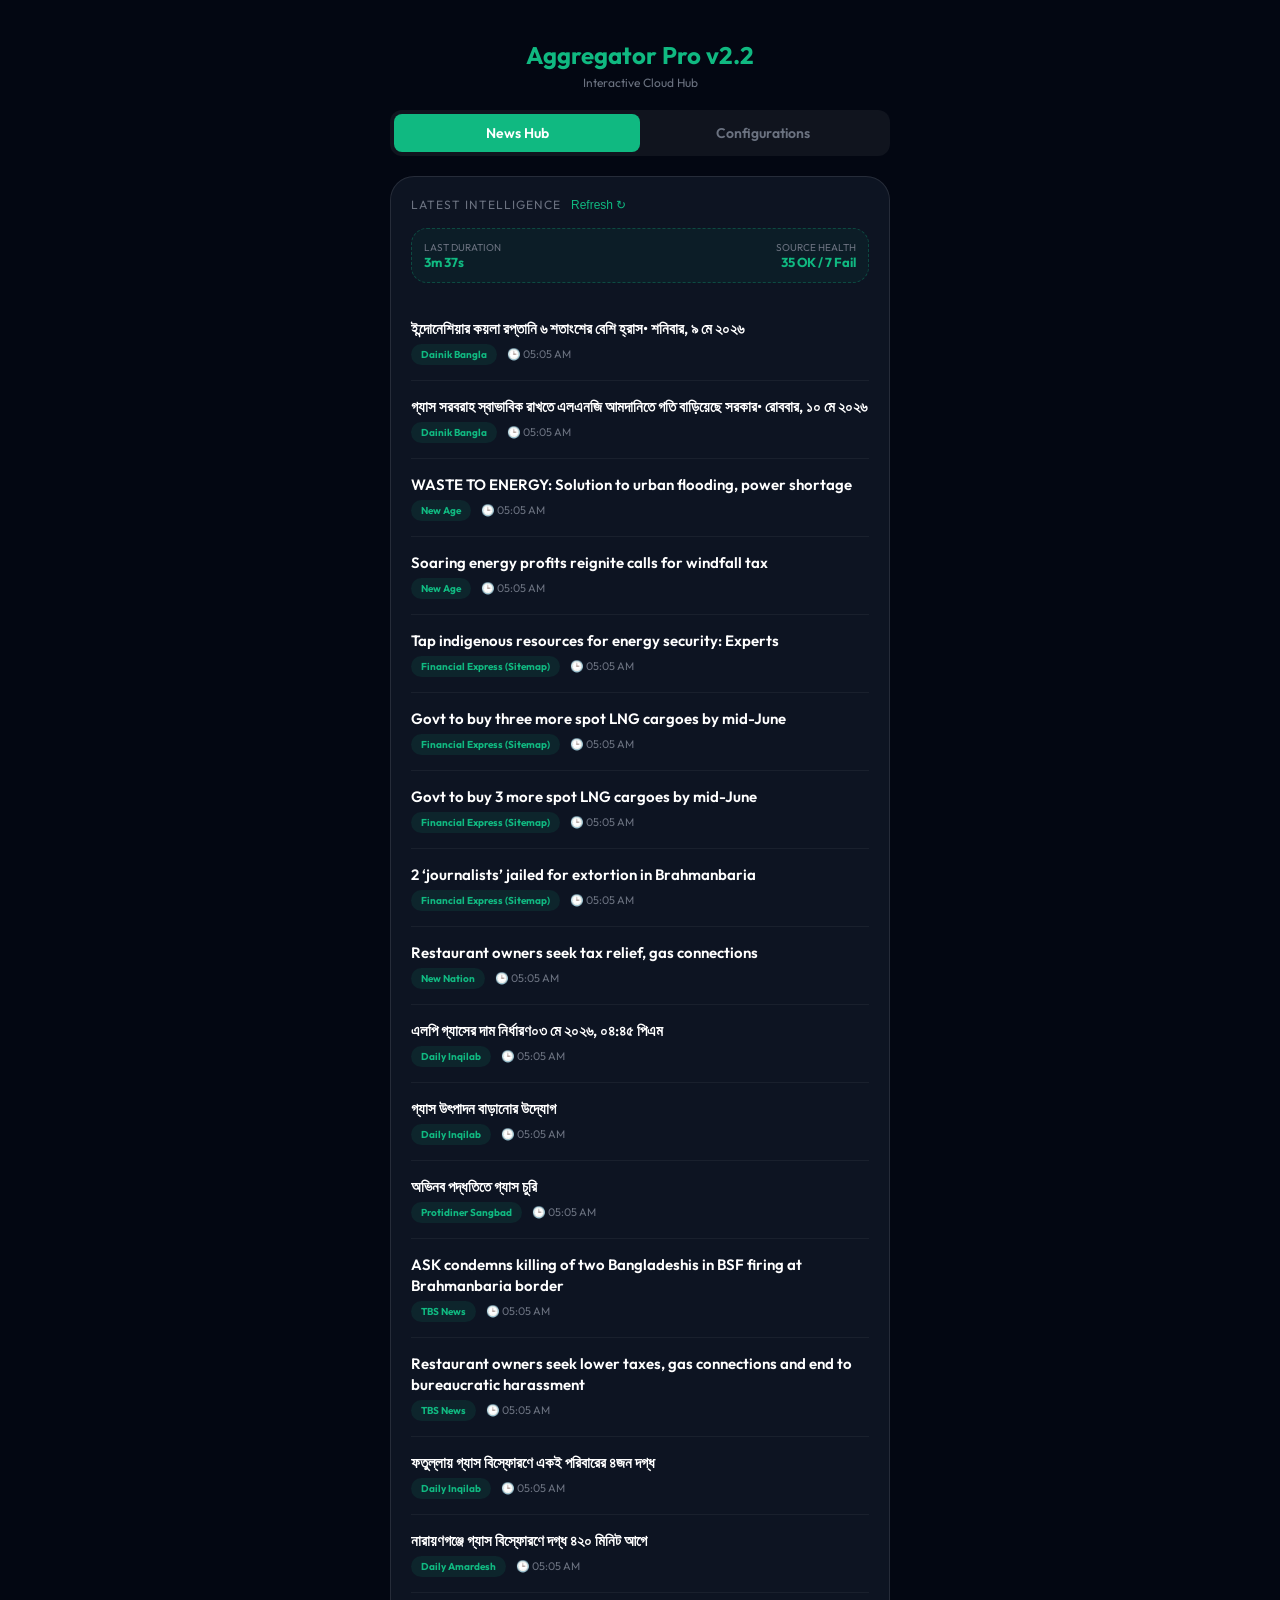
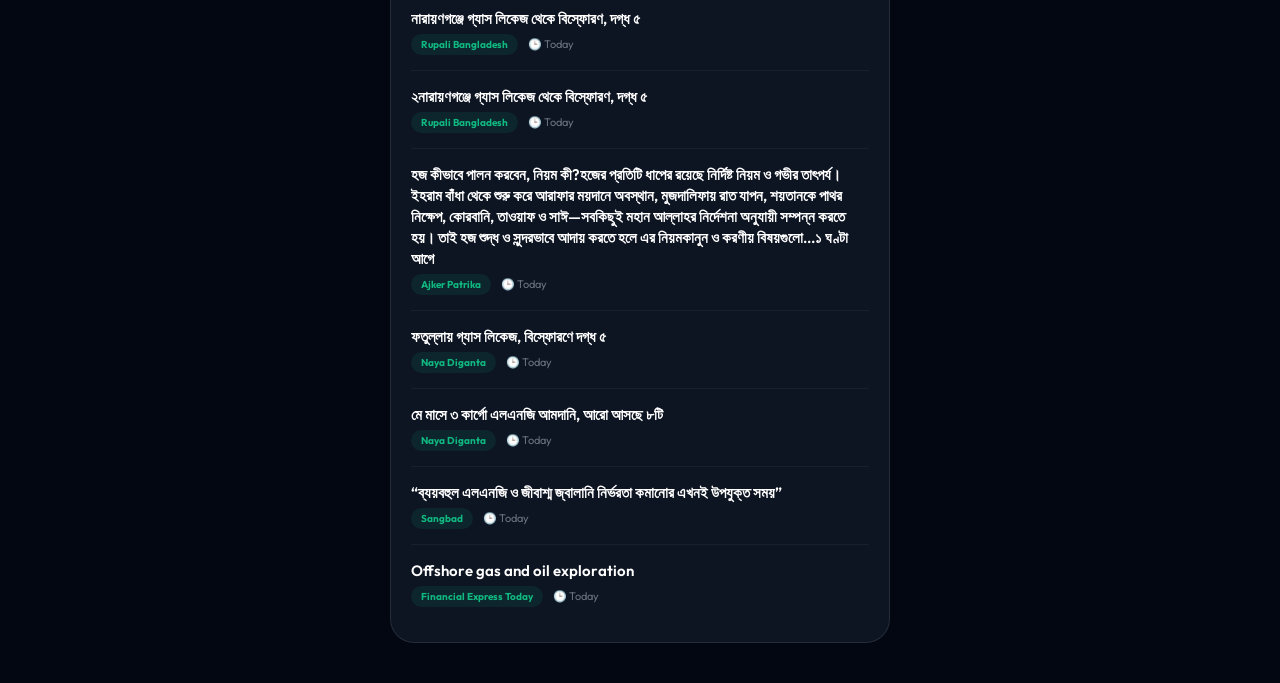
==== docs/index.html @ ee9637a8 "Add auto-refresh (5min) to dashboard" ====
<!doctype html>
<html lang='en'>
<head>
  <meta charset='utf-8'/>
  <meta name='viewport' content='width=device-width, initial-scale=1, maximum-scale=1, user-scalable=no'/>
  <title>News Aggregator Pro v2.2 (Interactive Cloud)</title>
  <link href="https://fonts.googleapis.com/css2?family=Outfit:wght@300;400;600;700&display=swap" rel="stylesheet">
  <link rel="manifest" href="manifest.json">
  <meta name="theme-color" content="#10b981">
  <link rel="apple-touch-icon" href="icon-192.png">
  <style>
    :root { --bg: #030712; --card: rgba(17, 24, 39, 0.8); --primary: #10b981; --accent: #f59e0b; --ink: #f9fafb; --muted: #6b7280; }
    body { margin: 0; font-family: 'Outfit', sans-serif; background: var(--bg); color: var(--ink); min-height: 100vh; overflow-x: hidden; }
    .wrap { max-width: 500px; margin: 0 auto; padding: 20px 16px; }
    .header { text-align: center; padding: 20px 0; }
    .header h1 { margin: 0; font-size: 24px; color: var(--primary); }
    .header p { margin: 5px 0 0; font-size: 12px; color: var(--muted); }

    .tabs { display: flex; background: rgba(255,255,255,0.05); border-radius: 12px; padding: 4px; margin-bottom: 20px; }
    .tab { flex: 1; text-align: center; padding: 10px; font-size: 14px; font-weight: 600; cursor: pointer; border-radius: 8px; color: var(--muted); }
    .tab.active { background: var(--primary); color: white; }

    .card { background: var(--card); backdrop-filter: blur(20px); border: 1px solid rgba(255,255,255,0.1); border-radius: 24px; padding: 20px; margin-bottom: 20px; }
    .section-title { font-size: 12px; text-transform: uppercase; color: var(--muted); letter-spacing: 1px; margin-bottom: 15px; }

    .news-item { border-bottom: 1px solid rgba(255,255,255,0.05); padding: 15px 0; }
    .news-item:last-child { border: none; }
    .news-title { font-size: 15px; font-weight: 600; color: white; text-decoration: none; display: block; margin-bottom: 5px; line-height: 1.4; }
    .news-meta { font-size: 11px; color: var(--muted); }
    .ai-summary { font-size: 13px; color: #a7f3d0; font-style: italic; margin-top: 8px; line-height: 1.5; }

    .btn-primary { background: var(--primary); color: white; border: none; padding: 16px; border-radius: 16px; width: 100%; font-weight: 700; cursor: pointer; font-family: inherit; margin-top: 10px; }
    .btn-primary:disabled { opacity: 0.5; cursor: not-allowed; }
    .btn-outline { background: transparent; border: 1px solid rgba(255,255,255,0.1); color: var(--ink); padding: 12px; border-radius: 12px; width: 100%; cursor: pointer; margin-top: 10px; }
    
    .status-badge { display: inline-flex; align-items: center; background: rgba(16, 185, 129, 0.1); padding: 4px 10px; border-radius: 20px; color: var(--primary); font-size: 10px; font-weight: 700; }
    
    input[type="text"], input[type="password"], select { width: 100%; background: rgba(0,0,0,0.4); border: 1px solid rgba(255,255,255,0.1); border-radius: 12px; padding: 12px; color: white; font-family: inherit; box-sizing: border-box; }
    label { font-size: 11px; color: var(--muted); display: block; margin-bottom: 5px; }

    /* Custom Dropdown */
    .ms-container { position: relative; }
    .ms-btn { background: rgba(0,0,0,0.4); border: 1px solid rgba(255,255,255,0.1); border-radius: 12px; padding: 12px; color: white; cursor: pointer; display: flex; justify-content: space-between; font-size: 14px; }
    .ms-dropdown { position: absolute; top: 100%; left: 0; right: 0; background: #111827; border: 1px solid var(--primary); border-radius: 0 0 16px 16px; display: none; z-index: 100; max-height: 250px; overflow-y: auto; padding: 10px; }
    .ms-item { display: flex; align-items: center; padding: 10px; font-size: 13px; cursor: pointer; }
    .ms-item:hover { background: rgba(255,255,255,0.05); }

    .toggle-container { display: flex; justify-content: space-between; align-items: center; margin-bottom: 15px; }
    .switch { position: relative; display: inline-block; width: 40px; height: 20px; }
    .switch input { opacity: 0; width: 0; height: 0; }
    .slider { position: absolute; cursor: pointer; top: 0; left: 0; right: 0; bottom: 0; background-color: #374151; transition: .4s; border-radius: 20px; }
    .slider:before { position: absolute; content: ""; height: 16px; width: 16px; left: 2px; bottom: 2px; background-color: white; transition: .4s; border-radius: 50%; }
    input:checked + .slider { background-color: var(--primary); }
    input:checked + .slider:before { transform: translateX(20px); }

    .scan-info { background: rgba(16, 185, 129, 0.05); border: 1px dashed rgba(16, 185, 129, 0.3); border-radius: 16px; padding: 12px; margin-bottom: 20px; display: flex; justify-content: space-between; align-items: center; }
    .scan-info-left { display: flex; flex-direction: column; }
    .scan-info-label { font-size: 10px; color: var(--muted); text-transform: uppercase; }
    .scan-info-val { font-size: 13px; font-weight: 700; color: var(--primary); }
  </style>
</head>
<body>
  <div class="wrap">
    <div class="header">
      <h1>Aggregator Pro v2.2</h1>
      <p>Interactive Cloud Hub</p>
    </div>

    <div class="tabs">
      <div id="tabNews" class="tab active" onclick="showTab('news')">News Hub</div>
      <div id="tabSettings" class="tab" onclick="showTab('settings')">Configurations</div>
    </div>

    <div id="viewNews">
      <div class="card">
        <div class="section-title">
          <span>Latest Intelligence</span>
          <button style="background:none;border:none;color:var(--primary);cursor:pointer;font-size:12px;" onclick="loadNews()">Refresh ↻</button>
        </div>
        <div id="scanStats" class="scan-info" style="display:none">
          <div class="scan-info-left">
            <span class="scan-info-label">Last Duration</span>
            <span id="scanDuration" class="scan-info-val">--</span>
          </div>
          <div class="scan-info-left" style="align-items:flex-end">
            <span class="scan-info-label">Source Health</span>
            <span id="scanHealth" class="scan-info-val">--</span>
          </div>
        </div>
        <div id="newsList">Loading news feed...</div>
      </div>
    </div>

    <div id="viewSettings" style="display:none">
      <div class="card">
        <div class="section-title">GitHub API Settings</div>
        <div style="margin-bottom: 15px;">
          <label>GITHUB FINE-GRAINED TOKEN</label>
          <input type="password" id="ghToken" placeholder="github_pat_..." onchange="saveToken()">
          <div style="font-size: 10px; color: var(--muted); margin-top: 4px;">Needed to trigger scans directly from here.</div>
        </div>
      </div>

      <div class="card">
        <div class="section-title">Remote Scraper Control</div>
        
        <div class="toggle-container">
          <span style="font-size: 14px;">Gemini AI Intelligence</span>
          <label class="switch"><input type="checkbox" id="aiToggle" checked><span class="slider"></span></label>
        </div>

        <div style="display: grid; grid-template-columns: 1fr 1fr; gap: 10px; margin-bottom: 15px;">
          <div>
            <label>TIME RANGE</label>
            <select id="days">
              <option value="1">1 Day</option>
              <option value="2">2 Days</option>
              <option value="3">3 Days</option>
            </select>
          </div>
          <div>
            <label>SOURCE FILTER</label>
            <div class="ms-container">
              <div id="msBtn" class="ms-btn" onclick="toggleDrop()">
                <span id="msVal">All Sources</span><span>▼</span>
              </div>
              <div id="msDrop" class="ms-dropdown">
                <input type="text" placeholder="Search..." onkeyup="filterSources(this.value)" style="margin-bottom:10px;">
                <div id="msList">Loading...</div>
              </div>
            </div>
          </div>
        </div>

        <button id="triggerBtn" class="btn-primary" onclick="triggerScan('trigger')">🚀 Start Cloud Scan</button>
        <button id="digestBtn" class="btn-outline" onclick="triggerScan('digest')">📋 Run Daily Digest</button>
      </div>
    </div>
  </div>

  <script>
    let selectedSources = [];
    let allSourceNames = [];

    // Load Token
    const savedToken = localStorage.getItem('gh_pat_token');
    if(savedToken) document.getElementById('ghToken').value = savedToken;

    function saveToken() {
      localStorage.setItem('gh_pat_token', document.getElementById('ghToken').value);
    }

    async function loadNews() {
      const list = document.getElementById('newsList');
      const statsDiv = document.getElementById('scanStats');
      try {
        // Load news
        const nRes = await fetch('./news_data.json?t=' + Date.now());
        const data = await nRes.json();
        
        // Load meta stats
        const sRes = await fetch('./source_stats.json?t=' + Date.now());
        const stats = await sRes.json();
        const meta = stats._meta;

        if (meta) {
          statsDiv.style.display = 'flex';
          document.getElementById('scanDuration').textContent = meta.duration || '--';
          document.getElementById('scanHealth').textContent = `${meta.successful_sources || 0} OK / ${meta.failed_sources || 0} Fail`;
        }

        if (!data || data.length === 0) {
          list.innerHTML = "<div style='text-align:center; padding:20px; color:var(--muted)'>No news found. Trigger a scan!</div>";
          return;
        }

        list.innerHTML = data.map(n => `
          <div class="news-item">
            <a href="${n.link}" class="news-title" target="_blank">${n.title}</a>
            <div class="news-meta">
              <span class="status-badge">${n.source}</span>
              <span style="margin-left:8px">🕒 ${n.time || 'Today'}</span>
            </div>
            ${n.summary ? `<div class="ai-summary">📝 ${n.summary}</div>` : ''}
          </div>
        `).join('');
      } catch (e) {
        list.innerHTML = "<div style='color:#ef4444; padding:20px; text-align:center;'>Feed error. Ensure GitHub Action is running.</div>";
      }
    }

    async function loadSources() {
      try {
        const response = await fetch('./source_stats.json?t=' + Date.now());
        const stats = await response.json();
        allSourceNames = Object.keys(stats).sort();
        renderSources();
      } catch (e) {
        document.getElementById('msList').innerHTML = "Could not load sources.";
      }
    }

    function renderSources() {
      document.getElementById('msList').innerHTML = allSourceNames.map(name => `
        <div class="ms-item" onclick="toggleSel('${name}')">
          <input type="checkbox" id="chk_${name.replace(/\s+/g, '')}" ${selectedSources.includes(name)?'checked':''} onclick="event.stopPropagation(); toggleSel('${name}')">
          <span style="margin-left:8px">${name}</span>
        </div>
      `).join('');
    }

    function toggleDrop() {
      const d = document.getElementById('msDrop');
      d.style.display = d.style.display==='block'?'none':'block';
    }

    function toggleSel(name) {
      const i = selectedSources.indexOf(name);
      if (i===-1) selectedSources.push(name); else selectedSources.splice(i, 1);
      document.getElementById('chk_'+name.replace(/\s+/g, '')).checked = selectedSources.includes(name);
      document.getElementById('msVal').textContent = selectedSources.length===0 ? "All Sources" : selectedSources.length + " Selected";
    }

    function filterSources(q) {
      document.querySelectorAll('.ms-item').forEach(i => {
        i.style.display = i.textContent.toLowerCase().includes(q.toLowerCase()) ? 'flex' : 'none';
      });
    }

    function showTab(t) {
      document.getElementById('viewNews').style.display = t==='news'?'block':'none';
      document.getElementById('viewSettings').style.display = t==='settings'?'block':'none';
      document.getElementById('tabNews').classList.toggle('active', t==='news');
      document.getElementById('tabSettings').classList.toggle('active', t==='settings');
    }

    async function triggerScan(mode) {
      const token = document.getElementById('ghToken').value;
      if (!token) { alert("Please enter your GitHub Token first."); return; }

      const btn = mode === 'trigger' ? document.getElementById('triggerBtn') : document.getElementById('digestBtn');
      const oldText = btn.textContent;
      btn.textContent = "⏳ Starting...";
      btn.disabled = true;

      const days = document.getElementById('days').value;
      const no_ai = !document.getElementById('aiToggle').checked;
      const sourcesStr = selectedSources.join(',');

      try {
        // Replace 'user/repo' if this forks, hardcoded for now
        const repo = "SharifHossain18/news-aggregator";
        const url = `https://api.github.com/repos/${repo}/actions/workflows/scrape.yml/dispatches`;
        
        const res = await fetch(url, {
          method: 'POST',
          headers: {
            'Authorization': 'Bearer ' + token,
            'Accept': 'application/vnd.github.v3+json',
            'Content-Type': 'application/json'
          },
          body: JSON.stringify({
            ref: 'main',
            inputs: {
              mode: mode,
              days: days,
              sources: sourcesStr,
              no_ai: no_ai ? 'true' : 'false'
            }
          })
        });

        if (res.ok) {
          alert("✅ Cloud Scan Triggered! Check back in ~2 minutes.");
        } else {
          const err = await res.json();
          alert("❌ Error: " + (err.message || "Unauthorized. Check your token."));
        }
      } catch(e) {
        alert("Network error.");
      }
      
      btn.textContent = oldText;
      btn.disabled = false;
    }

    window.onclick = (e) => {
      if (!e.target.closest('.ms-container')) {
        document.getElementById('msDrop').style.display = 'none';
      }
    };

    if ('serviceWorker' in navigator) {
      window.addEventListener('load', () => {
        navigator.serviceWorker.register('./sw.js').then(reg => {
          console.log('SW Registered!', reg);
        }).catch(err => {
          console.log('SW Registration Failed!', err);
        });
      });
    }

    loadNews();
    loadSources();

    // Auto-refresh every 5 minutes
    setInterval(() => {
      console.log("Auto-refreshing news feed...");
      loadNews();
    }, 5 * 60 * 1000);
  </script>
</body>
</html>
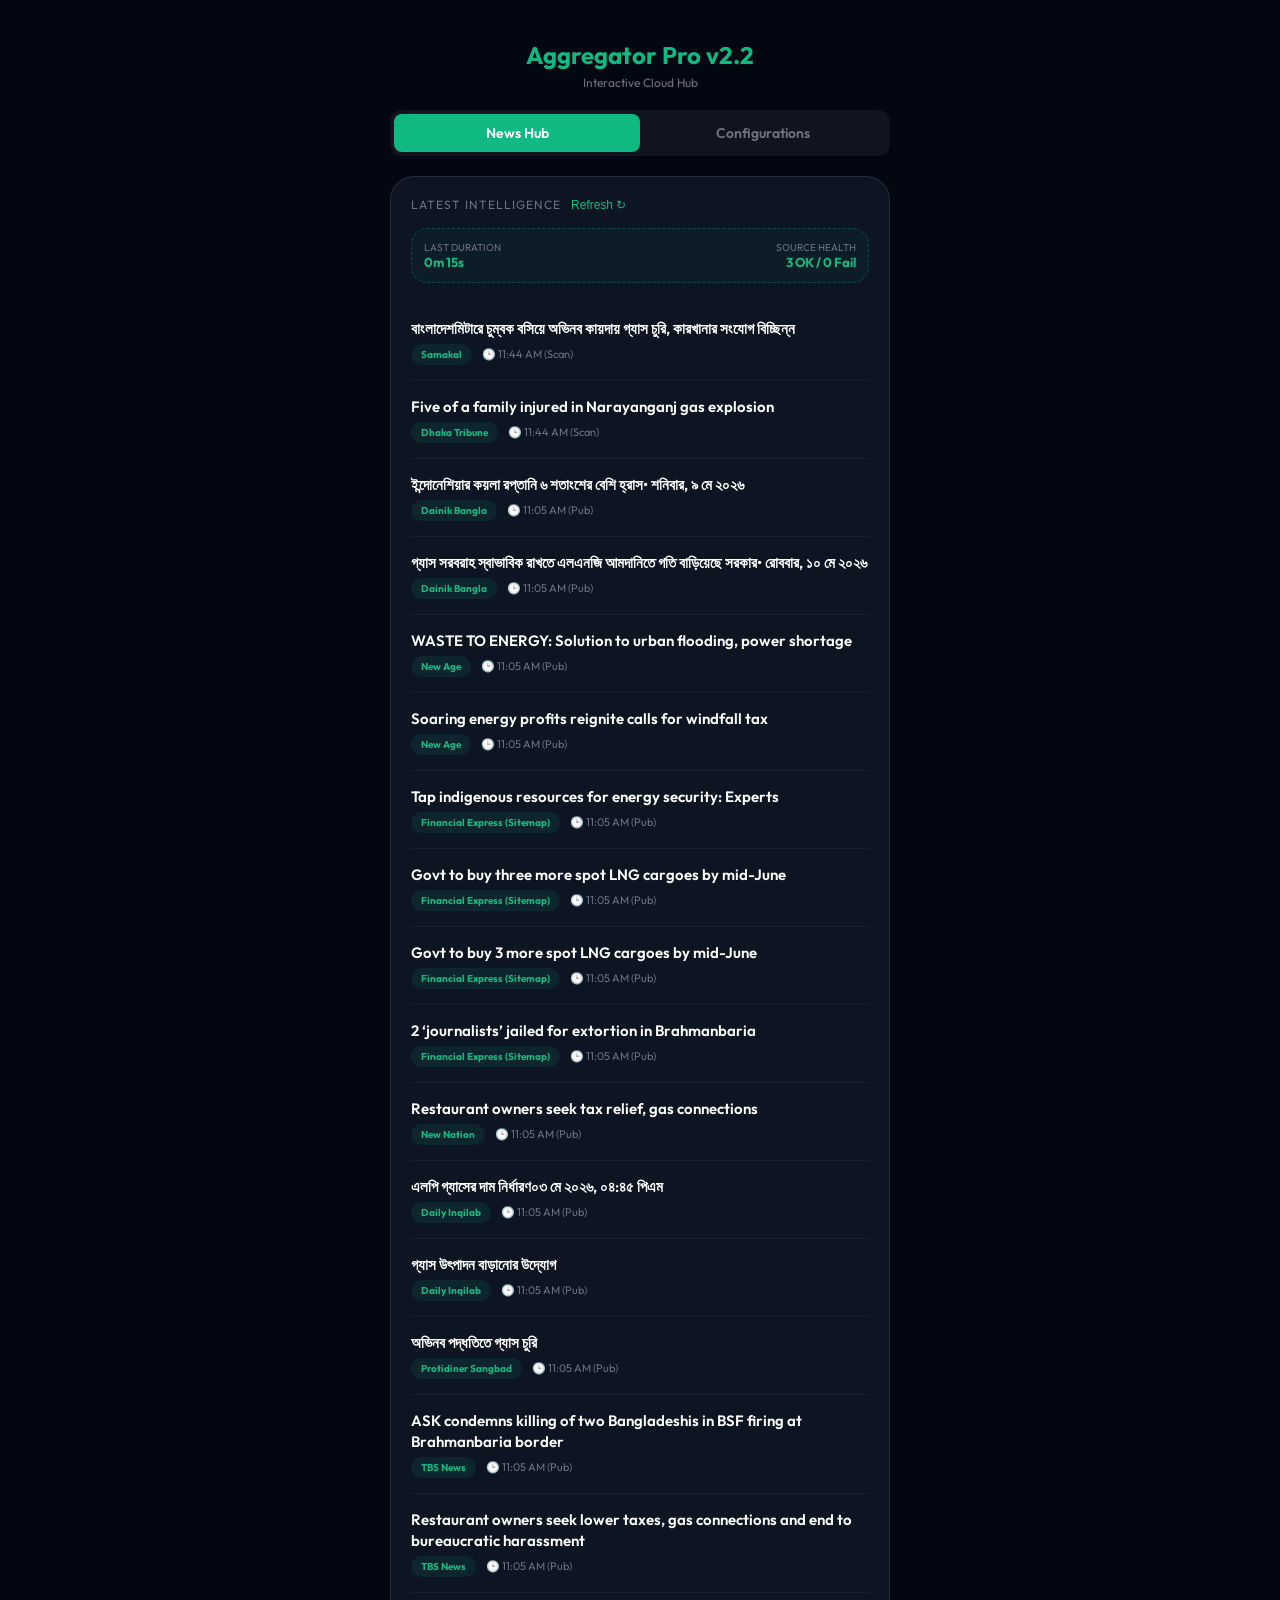
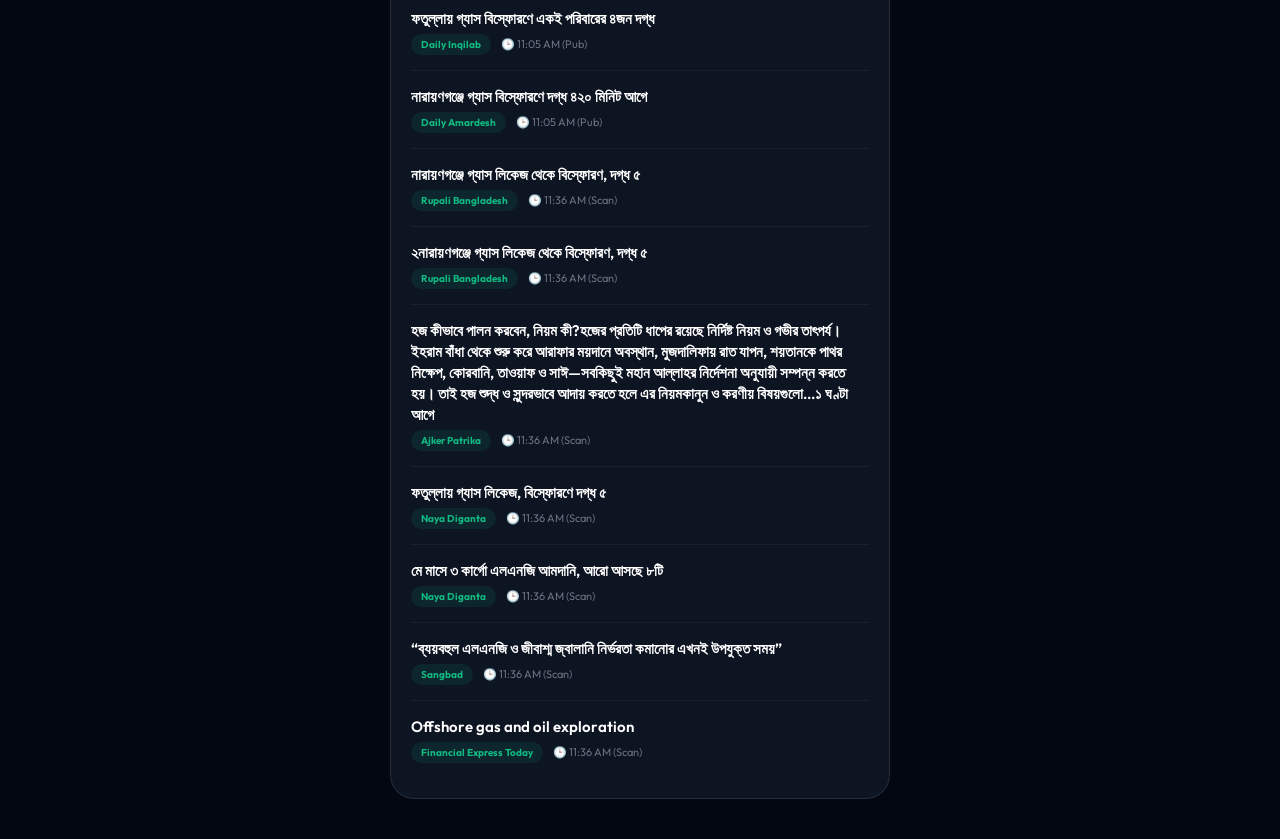
==== commit e8ba9915: "Add Scanning indicator and animation to dashboard" ====
--- a/docs/index.html
+++ b/docs/index.html
@@ -54,6 +54,8 @@
     input:checked + .slider:before { transform: translateX(20px); }
 
     .scan-info { background: rgba(16, 185, 129, 0.05); border: 1px dashed rgba(16, 185, 129, 0.3); border-radius: 16px; padding: 12px; margin-bottom: 20px; display: flex; justify-content: space-between; align-items: center; }
+    .scanning-active { border-color: #3b82f6 !important; background: rgba(59, 130, 246, 0.1) !important; animation: pulse 2s infinite; }
+    @keyframes pulse { 0% { opacity: 0.6; } 50% { opacity: 1; } 100% { opacity: 0.6; } }
     .scan-info-left { display: flex; flex-direction: column; }
     .scan-info-label { font-size: 10px; color: var(--muted); text-transform: uppercase; }
     .scan-info-val { font-size: 13px; font-weight: 700; color: var(--primary); }
@@ -78,8 +80,8 @@
           <button style="background:none;border:none;color:var(--primary);cursor:pointer;font-size:12px;" onclick="loadNews()">Refresh ↻</button>
         </div>
         <div id="scanStats" class="scan-info" style="display:none">
-          <div class="scan-info-left">
-            <span class="scan-info-label">Last Duration</span>
+          <div class="scan-info-left" id="scanLabelBox">
+            <span class="scan-info-label" id="scanLabel">Last Duration</span>
             <span id="scanDuration" class="scan-info-val">--</span>
           </div>
           <div class="scan-info-left" style="align-items:flex-end">
@@ -271,7 +273,26 @@
         });
 
         if (res.ok) {
-          alert("✅ Cloud Scan Triggered! Check back in ~2 minutes.");
+          btn.textContent = "🚀 Scan Started!";
+          btn.style.background = "#10b981";
+          
+          // Show scanning status in the banner
+          const statsDiv = document.getElementById('scanStats');
+          const scanLabel = document.getElementById('scanLabel');
+          statsDiv.style.display = 'flex';
+          statsDiv.classList.add('scanning-active');
+          scanLabel.textContent = "🚀 SCANNING...";
+          
+          setTimeout(() => {
+            btn.textContent = oldText;
+            btn.disabled = false;
+            btn.style.background = "";
+            // Keep the banner "Scanning" for 3 minutes or until next refresh
+            setTimeout(() => {
+                statsDiv.classList.remove('scanning-active');
+                scanLabel.textContent = "Last Duration";
+            }, 3 * 60 * 1000);
+          }, 5000);
         } else {
           const err = await res.json();
           alert("❌ Error: " + (err.message || "Unauthorized. Check your token."));
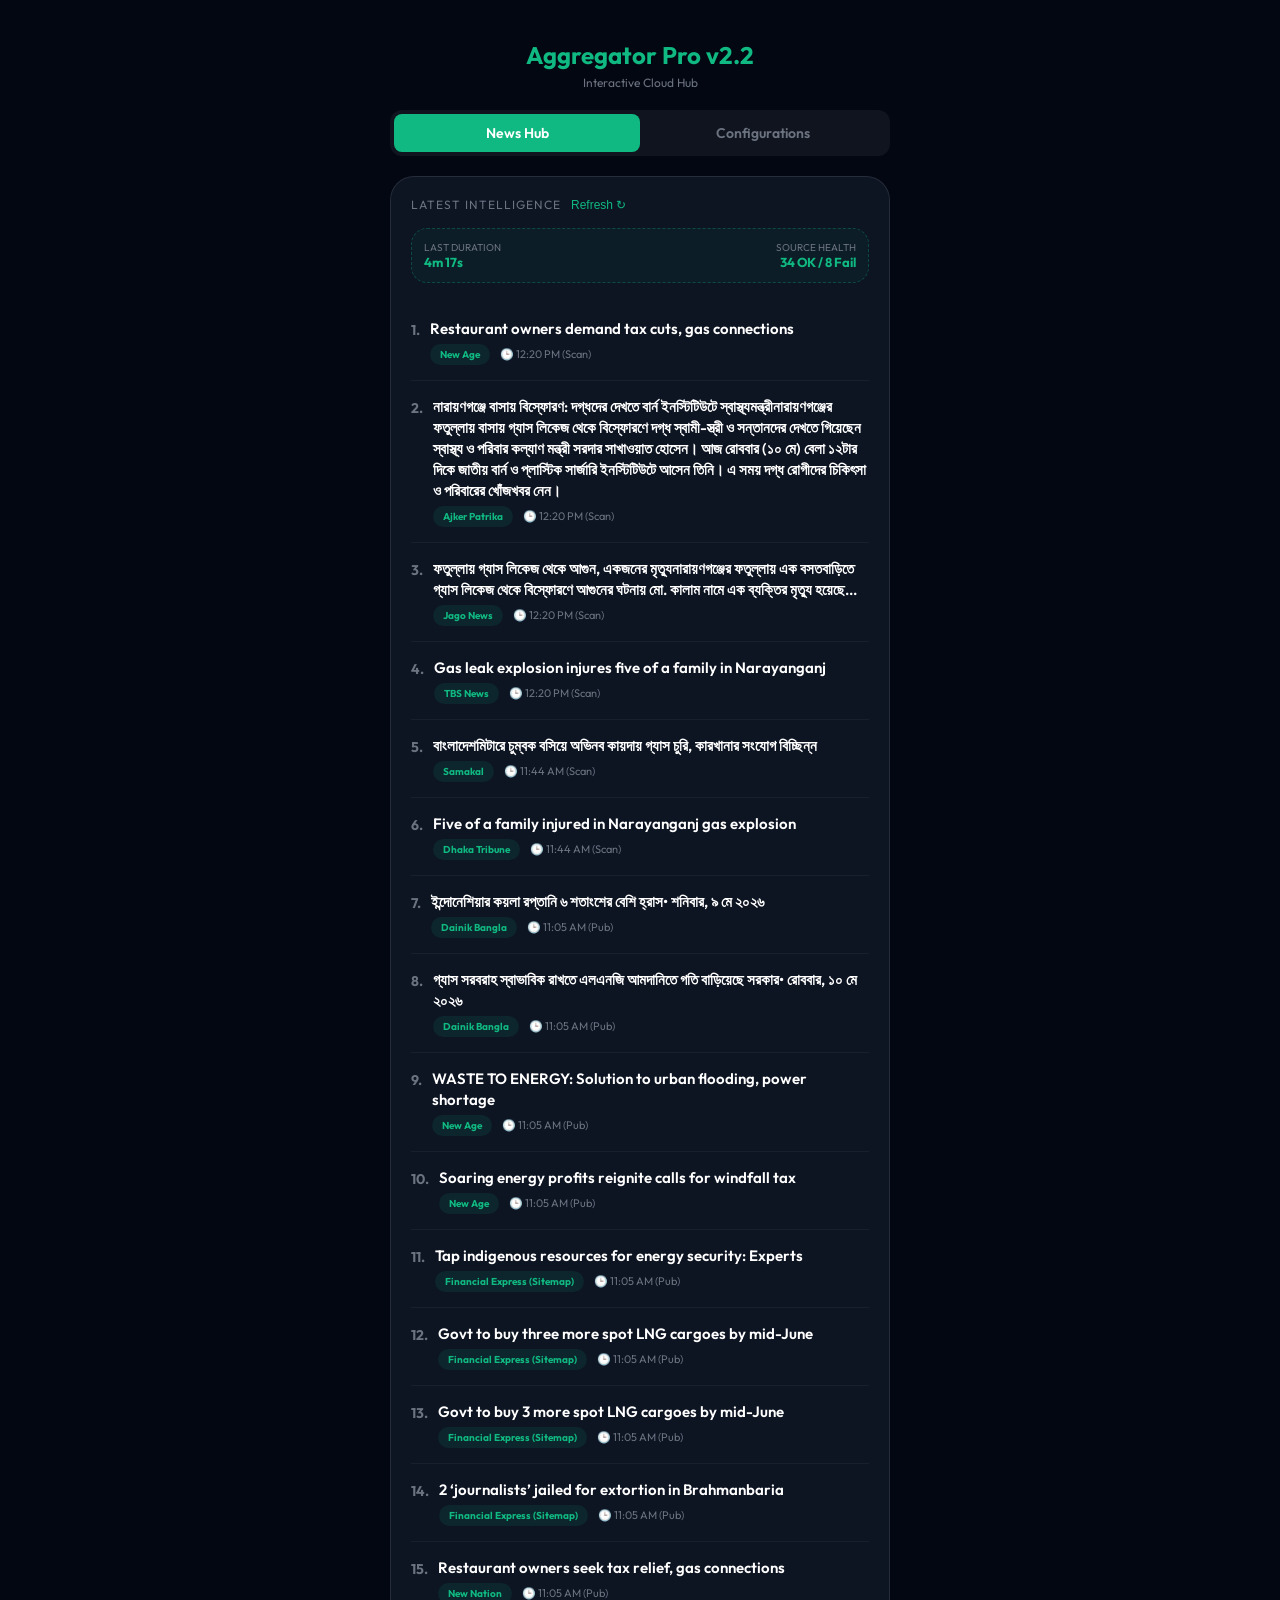
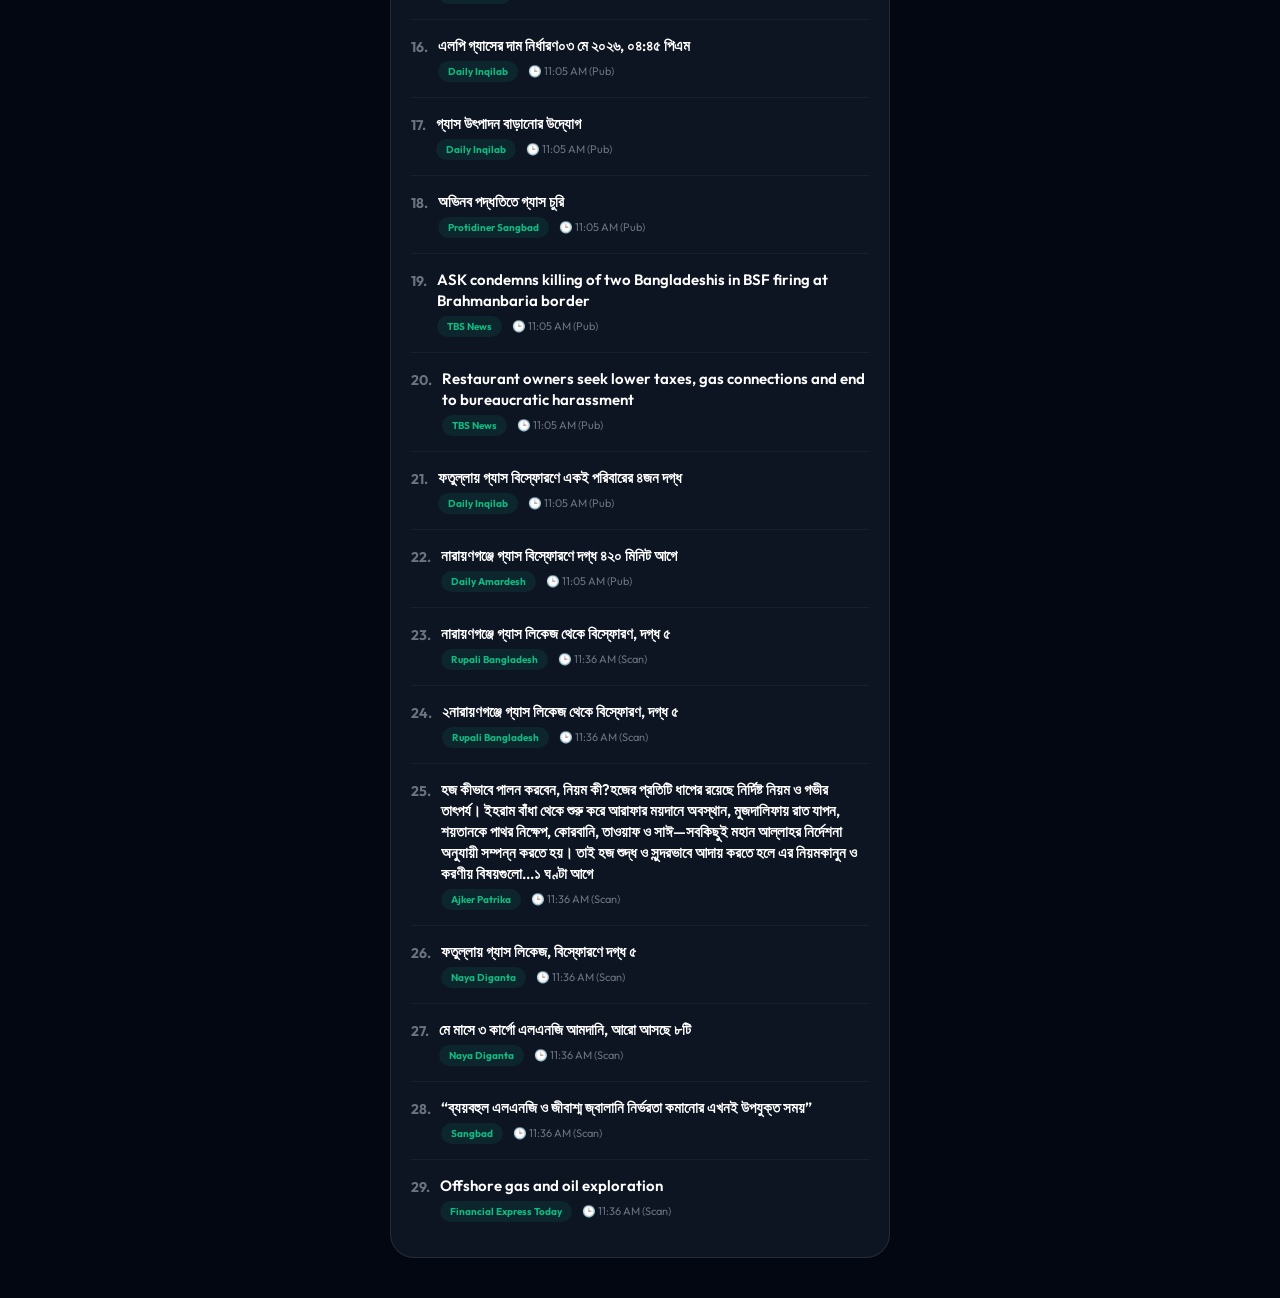
==== commit 7ae32828: "Add serial numbers to news items in News Hub" ====
--- a/docs/index.html
+++ b/docs/index.html
@@ -176,14 +176,19 @@
           return;
         }
 
-        list.innerHTML = data.map(n => `
+        list.innerHTML = data.map((n, i) => `
           <div class="news-item">
-            <a href="${n.link}" class="news-title" target="_blank">${n.title}</a>
-            <div class="news-meta">
-              <span class="status-badge">${n.source}</span>
-              <span style="margin-left:8px">🕒 ${n.time || 'Today'}</span>
+            <div style="display:flex; align-items: flex-start; gap: 10px;">
+              <span style="font-size: 14px; font-weight: 700; color: var(--muted); margin-top: 3px;">${i + 1}.</span>
+              <div style="flex:1">
+                <a href="${n.link}" class="news-title" target="_blank">${n.title}</a>
+                <div class="news-meta">
+                  <span class="status-badge">${n.source}</span>
+                  <span style="margin-left:8px">🕒 ${n.time || 'Today'}</span>
+                </div>
+                ${n.summary ? `<div class="ai-summary">📝 ${n.summary}</div>` : ''}
+              </div>
             </div>
-            ${n.summary ? `<div class="ai-summary">📝 ${n.summary}</div>` : ''}
           </div>
         `).join('');
       } catch (e) {
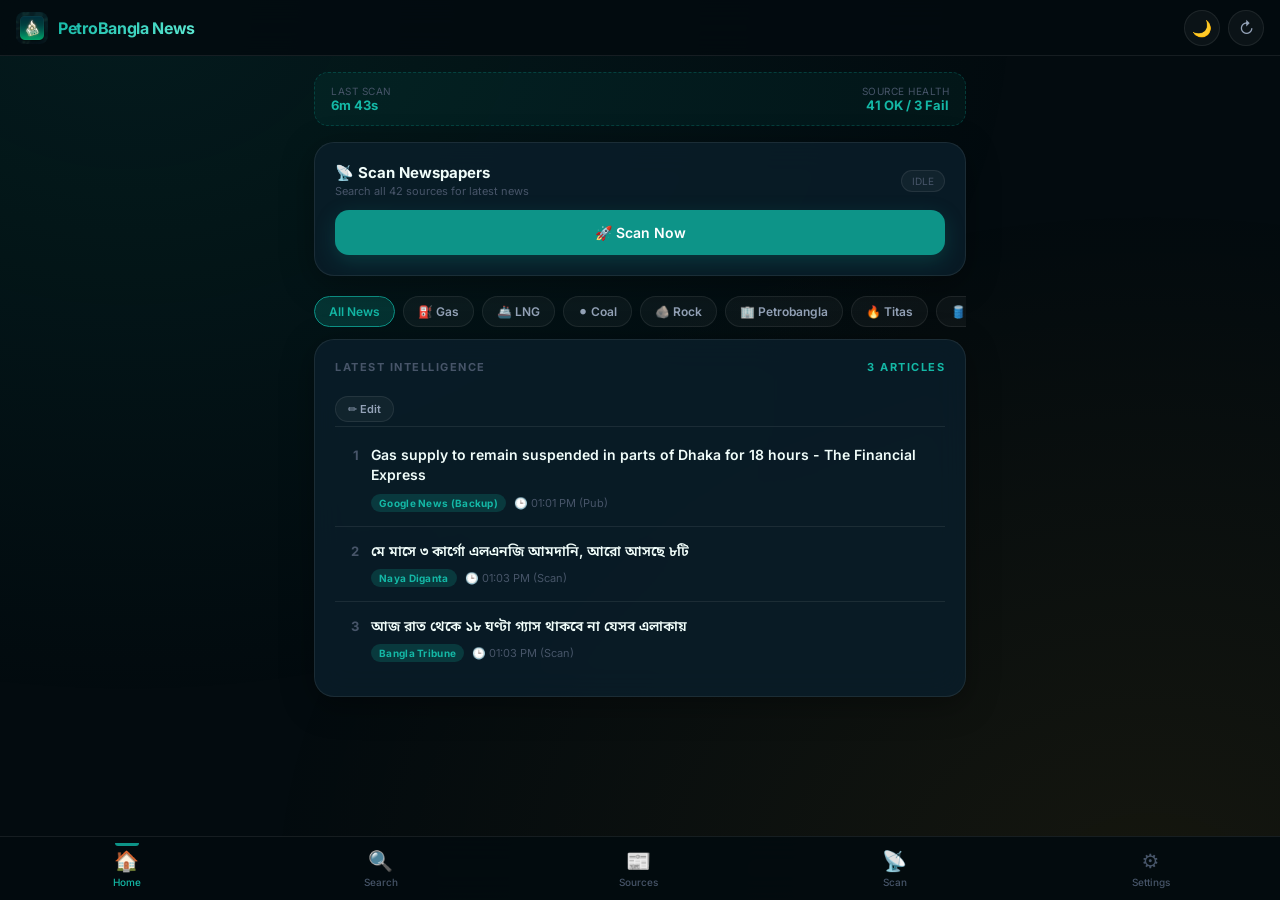
==== commit 874d09ba: "Deploy PetroBangla News Hub PWA to GitHub Pages" ====
--- a/docs/index.html
+++ b/docs/index.html
@@ -1,339 +1,355 @@
-<!doctype html>
-<html lang='en'>
+<!DOCTYPE html>
+<html lang="en" data-theme="dark">
 <head>
-  <meta charset='utf-8'/>
-  <meta name='viewport' content='width=device-width, initial-scale=1, maximum-scale=1, user-scalable=no'/>
-  <title>News Aggregator Pro v2.2 (Interactive Cloud)</title>
-  <link href="https://fonts.googleapis.com/css2?family=Outfit:wght@300;400;600;700&display=swap" rel="stylesheet">
-  <link rel="manifest" href="manifest.json">
-  <meta name="theme-color" content="#10b981">
-  <link rel="apple-touch-icon" href="icon-192.png">
-  <style>
-    :root { --bg: #030712; --card: rgba(17, 24, 39, 0.8); --primary: #10b981; --accent: #f59e0b; --ink: #f9fafb; --muted: #6b7280; }
-    body { margin: 0; font-family: 'Outfit', sans-serif; background: var(--bg); color: var(--ink); min-height: 100vh; overflow-x: hidden; }
-    .wrap { max-width: 500px; margin: 0 auto; padding: 20px 16px; }
-    .header { text-align: center; padding: 20px 0; }
-    .header h1 { margin: 0; font-size: 24px; color: var(--primary); }
-    .header p { margin: 5px 0 0; font-size: 12px; color: var(--muted); }
-
-    .tabs { display: flex; background: rgba(255,255,255,0.05); border-radius: 12px; padding: 4px; margin-bottom: 20px; }
-    .tab { flex: 1; text-align: center; padding: 10px; font-size: 14px; font-weight: 600; cursor: pointer; border-radius: 8px; color: var(--muted); }
-    .tab.active { background: var(--primary); color: white; }
-
-    .card { background: var(--card); backdrop-filter: blur(20px); border: 1px solid rgba(255,255,255,0.1); border-radius: 24px; padding: 20px; margin-bottom: 20px; }
-    .section-title { font-size: 12px; text-transform: uppercase; color: var(--muted); letter-spacing: 1px; margin-bottom: 15px; }
-
-    .news-item { border-bottom: 1px solid rgba(255,255,255,0.05); padding: 15px 0; }
-    .news-item:last-child { border: none; }
-    .news-title { font-size: 15px; font-weight: 600; color: white; text-decoration: none; display: block; margin-bottom: 5px; line-height: 1.4; }
-    .news-meta { font-size: 11px; color: var(--muted); }
-    .ai-summary { font-size: 13px; color: #a7f3d0; font-style: italic; margin-top: 8px; line-height: 1.5; }
-
-    .btn-primary { background: var(--primary); color: white; border: none; padding: 16px; border-radius: 16px; width: 100%; font-weight: 700; cursor: pointer; font-family: inherit; margin-top: 10px; }
-    .btn-primary:disabled { opacity: 0.5; cursor: not-allowed; }
-    .btn-outline { background: transparent; border: 1px solid rgba(255,255,255,0.1); color: var(--ink); padding: 12px; border-radius: 12px; width: 100%; cursor: pointer; margin-top: 10px; }
-    
-    .status-badge { display: inline-flex; align-items: center; background: rgba(16, 185, 129, 0.1); padding: 4px 10px; border-radius: 20px; color: var(--primary); font-size: 10px; font-weight: 700; }
-    
-    input[type="text"], input[type="password"], select { width: 100%; background: rgba(0,0,0,0.4); border: 1px solid rgba(255,255,255,0.1); border-radius: 12px; padding: 12px; color: white; font-family: inherit; box-sizing: border-box; }
-    label { font-size: 11px; color: var(--muted); display: block; margin-bottom: 5px; }
-
-    /* Custom Dropdown */
-    .ms-container { position: relative; }
-    .ms-btn { background: rgba(0,0,0,0.4); border: 1px solid rgba(255,255,255,0.1); border-radius: 12px; padding: 12px; color: white; cursor: pointer; display: flex; justify-content: space-between; font-size: 14px; }
-    .ms-dropdown { position: absolute; top: 100%; left: 0; right: 0; background: #111827; border: 1px solid var(--primary); border-radius: 0 0 16px 16px; display: none; z-index: 100; max-height: 250px; overflow-y: auto; padding: 10px; }
-    .ms-item { display: flex; align-items: center; padding: 10px; font-size: 13px; cursor: pointer; }
-    .ms-item:hover { background: rgba(255,255,255,0.05); }
-
-    .toggle-container { display: flex; justify-content: space-between; align-items: center; margin-bottom: 15px; }
-    .switch { position: relative; display: inline-block; width: 40px; height: 20px; }
-    .switch input { opacity: 0; width: 0; height: 0; }
-    .slider { position: absolute; cursor: pointer; top: 0; left: 0; right: 0; bottom: 0; background-color: #374151; transition: .4s; border-radius: 20px; }
-    .slider:before { position: absolute; content: ""; height: 16px; width: 16px; left: 2px; bottom: 2px; background-color: white; transition: .4s; border-radius: 50%; }
-    input:checked + .slider { background-color: var(--primary); }
-    input:checked + .slider:before { transform: translateX(20px); }
-
-    .scan-info { background: rgba(16, 185, 129, 0.05); border: 1px dashed rgba(16, 185, 129, 0.3); border-radius: 16px; padding: 12px; margin-bottom: 20px; display: flex; justify-content: space-between; align-items: center; }
-    .scanning-active { border-color: #3b82f6 !important; background: rgba(59, 130, 246, 0.1) !important; animation: pulse 2s infinite; }
-    @keyframes pulse { 0% { opacity: 0.6; } 50% { opacity: 1; } 100% { opacity: 0.6; } }
-    .scan-info-left { display: flex; flex-direction: column; }
-    .scan-info-label { font-size: 10px; color: var(--muted); text-transform: uppercase; }
-    .scan-info-val { font-size: 13px; font-weight: 700; color: var(--primary); }
-  </style>
+  <meta charset="utf-8"/>
+  <meta name="viewport" content="width=device-width, initial-scale=1, maximum-scale=5, viewport-fit=cover"/>
+  <meta name="apple-mobile-web-app-capable" content="yes"/>
+  <meta name="apple-mobile-web-app-status-bar-style" content="black-translucent"/>
+  <meta name="theme-color" content="#030b0f"/>
+  <meta name="description" content="Bangladesh Energy Sector Intelligence — Search 40+ newspapers for gas, LNG, coal, rock & Petrobangla news"/>
+
+  <title>PetroBangla News Hub</title>
+
+  <link rel="manifest" href="manifest.json"/>
+  <link rel="apple-touch-icon" href="icons/icon-512.png"/>
+  <link rel="icon" type="image/png" href="icons/icon-512.png"/>
+  <link rel="stylesheet" href="css/app.css"/>
 </head>
 <body>
-  <div class="wrap">
-    <div class="header">
-      <h1>Aggregator Pro v2.2</h1>
-      <p>Interactive Cloud Hub</p>
-    </div>
-
-    <div class="tabs">
-      <div id="tabNews" class="tab active" onclick="showTab('news')">News Hub</div>
-      <div id="tabSettings" class="tab" onclick="showTab('settings')">Configurations</div>
-    </div>
-
-    <div id="viewNews">
-      <div class="card">
-        <div class="section-title">
-          <span>Latest Intelligence</span>
-          <button style="background:none;border:none;color:var(--primary);cursor:pointer;font-size:12px;" onclick="loadNews()">Refresh ↻</button>
-        </div>
-        <div id="scanStats" class="scan-info" style="display:none">
-          <div class="scan-info-left" id="scanLabelBox">
-            <span class="scan-info-label" id="scanLabel">Last Duration</span>
-            <span id="scanDuration" class="scan-info-val">--</span>
-          </div>
-          <div class="scan-info-left" style="align-items:flex-end">
-            <span class="scan-info-label">Source Health</span>
-            <span id="scanHealth" class="scan-info-val">--</span>
-          </div>
-        </div>
-        <div id="newsList">Loading news feed...</div>
-      </div>
-    </div>
-
-    <div id="viewSettings" style="display:none">
-      <div class="card">
-        <div class="section-title">GitHub API Settings</div>
-        <div style="margin-bottom: 15px;">
-          <label>GITHUB FINE-GRAINED TOKEN</label>
-          <input type="password" id="ghToken" placeholder="github_pat_..." onchange="saveToken()">
-          <div style="font-size: 10px; color: var(--muted); margin-top: 4px;">Needed to trigger scans directly from here.</div>
-        </div>
-      </div>
-
-      <div class="card">
-        <div class="section-title">Remote Scraper Control</div>
-        
-        <div class="toggle-container">
-          <span style="font-size: 14px;">Gemini AI Intelligence</span>
-          <label class="switch"><input type="checkbox" id="aiToggle" checked><span class="slider"></span></label>
-        </div>
-
-        <div style="display: grid; grid-template-columns: 1fr 1fr; gap: 10px; margin-bottom: 15px;">
+  <div id="app">
+    <!-- Offline Banner -->
+    <div id="offlineBanner" class="offline-banner">⚡ You're offline — showing cached news</div>
+
+    <!-- Header -->
+    <header class="app-header">
+      <div class="logo">
+        <img src="icons/icon-512.png" alt="Logo" class="logo-icon"/>
+        <span class="logo-text">PetroBangla News</span>
+      </div>
+      <div class="header-actions">
+        <button class="icon-btn" id="themeToggle" onclick="App.toggleTheme()" title="Toggle theme">🌙</button>
+        <button class="icon-btn" id="refreshBtn" onclick="App.refresh()" title="Refresh">↻</button>
+      </div>
+    </header>
+
+    <!-- Main Content -->
+    <main class="app-content">
+      <!-- Pull Indicator -->
+      <div id="pullIndicator" class="pull-indicator">↻ Release to refresh</div>
+
+      <!-- === HOME TAB === -->
+      <div id="viewHome" class="tab-view active">
+        <!-- Scan Status -->
+        <div id="scanStatus" class="scan-status" style="display:none">
           <div>
-            <label>TIME RANGE</label>
-            <select id="days">
-              <option value="1">1 Day</option>
-              <option value="2">2 Days</option>
-              <option value="3">3 Days</option>
-            </select>
-          </div>
-          <div>
-            <label>SOURCE FILTER</label>
-            <div class="ms-container">
-              <div id="msBtn" class="ms-btn" onclick="toggleDrop()">
-                <span id="msVal">All Sources</span><span>▼</span>
+            <div class="scan-label">Last Scan</div>
+            <div class="scan-value" id="scanDuration">--</div>
+          </div>
+          <div style="text-align:right">
+            <div class="scan-label">Source Health</div>
+            <div class="scan-value" id="scanHealth">--</div>
+          </div>
+        </div>
+
+        <!-- Quick Scan Button -->
+        <div class="card scan-card" id="homeScanCard">
+          <div style="display:flex;align-items:center;justify-content:space-between;margin-bottom:12px">
+            <div>
+              <div style="font-size:15px;font-weight:700">📡 Scan Newspapers</div>
+              <div style="font-size:11px;color:var(--ink-muted);margin-top:2px">Search all 42 sources for latest news</div>
+            </div>
+            <div id="homeScanStatus" style="font-size:10px;padding:4px 10px;border-radius:20px;background:var(--bg-glass);color:var(--ink-muted);border:1px solid var(--border)">IDLE</div>
+          </div>
+          <button class="btn btn-primary" id="homeScanBtn" onclick="App.quickScan()" style="margin-bottom:0">
+            🚀 Scan Now
+          </button>
+          <!-- Home Progress Bar -->
+          <div id="homeProgress" class="progress-wrapper" style="display:none">
+            <div class="progress-header">
+              <span class="progress-label" id="homeProgressLabel">Scanning...</span>
+              <span class="progress-percent" id="homeProgressPct">0%</span>
+            </div>
+            <div class="progress-track">
+              <div class="progress-fill" id="homeProgressFill"></div>
+            </div>
+          </div>
+        </div>
+
+        <!-- Breaking News -->
+        <div id="breakingNews" style="display:none"></div>
+
+        <!-- Filter Chips -->
+        <div class="filter-chips" id="filterChips">
+          <button class="chip active" data-filter="all" onclick="News.filter('all')">All News</button>
+          <button class="chip" data-filter="gas" onclick="News.filter('gas')">⛽ Gas</button>
+          <button class="chip" data-filter="lng" onclick="News.filter('lng')">🚢 LNG</button>
+          <button class="chip" data-filter="coal" onclick="News.filter('coal')">⚫ Coal</button>
+          <button class="chip" data-filter="rock" onclick="News.filter('rock')">🪨 Rock</button>
+          <button class="chip" data-filter="petrobangla" onclick="News.filter('petrobangla')">🏢 Petrobangla</button>
+          <button class="chip" data-filter="titas" onclick="News.filter('titas')">🔥 Titas</button>
+          <button class="chip" data-filter="bapex" onclick="News.filter('bapex')">🛢️ BAPEX</button>
+        </div>
+
+        <!-- News Feed -->
+        <div class="card">
+          <div class="section-title">
+            <span>Latest Intelligence</span>
+            <span id="newsCount" style="font-size:11px; color:var(--primary-light)">--</span>
+          </div>
+          <div id="newsList">
+            <!-- Loading Skeletons -->
+            <div class="news-item"><div class="news-body"><div class="skeleton skeleton-title"></div><div class="skeleton skeleton-text"></div><div class="skeleton skeleton-badge"></div></div></div>
+            <div class="news-item"><div class="news-body"><div class="skeleton skeleton-title"></div><div class="skeleton skeleton-text"></div><div class="skeleton skeleton-badge"></div></div></div>
+            <div class="news-item"><div class="news-body"><div class="skeleton skeleton-title"></div><div class="skeleton skeleton-text"></div><div class="skeleton skeleton-badge"></div></div></div>
+          </div>
+        </div>
+      </div>
+
+      <!-- === SEARCH TAB === -->
+      <div id="viewSearch" class="tab-view">
+        <div class="search-bar">
+          <span class="search-icon">🔍</span>
+          <input type="text" id="searchInput" placeholder="Search gas, LNG, coal, Petrobangla..." oninput="Search.onInput(this.value)"/>
+        </div>
+
+        <!-- Recent Searches -->
+        <div id="recentSearches" class="card" style="display:none">
+          <div class="section-title"><span>Recent Searches</span><button class="refresh-btn" onclick="Search.clearHistory()">Clear</button></div>
+          <div id="recentList"></div>
+        </div>
+
+        <!-- Search Results -->
+        <div id="searchResults"></div>
+      </div>
+
+      <!-- === SOURCES TAB === -->
+      <div id="viewSources" class="tab-view">
+        <div class="search-bar">
+          <span class="search-icon">🔍</span>
+          <input type="text" id="sourceSearch" placeholder="Search sources..." oninput="Sources.filter(this.value)"/>
+        </div>
+
+        <div class="card">
+          <div class="section-title">
+            <span>Newspaper Sources</span>
+            <span id="sourceCount" style="font-size:11px; color:var(--primary-light)">--</span>
+          </div>
+          <div id="sourceList">
+            <div class="empty-state"><div class="icon">📡</div><div class="title">Loading Sources...</div></div>
+          </div>
+        </div>
+      </div>
+
+      <!-- === SCAN TAB === -->
+      <div id="viewScan" class="tab-view">
+        <!-- Scan Mode Selector -->
+        <div class="card">
+          <div class="section-title"><span>Scan Mode</span></div>
+          <div style="display:flex;gap:8px;margin-bottom:16px">
+            <button class="chip active" id="modeCloud" onclick="App.setScanMode('cloud')" style="flex:1;text-align:center;padding:10px">☁️ Cloud</button>
+            <button class="chip" id="modeLocal" onclick="App.setScanMode('local')" style="flex:1;text-align:center;padding:10px">💻 Local Server</button>
+          </div>
+
+          <!-- Cloud Config -->
+          <div id="cloudConfig">
+            <div style="margin-bottom:12px">
+              <div class="setting-label" style="margin-bottom:4px;font-size:11px;color:var(--ink-muted)">GitHub Token</div>
+              <input type="password" id="scanGhToken" placeholder="github_pat_..." style="width:100%;padding:12px;background:var(--bg-input);border:1px solid var(--border);border-radius:var(--radius-md);color:var(--ink);font-size:13px" onchange="App.saveToken()"/>
+              <div style="font-size:10px;color:var(--ink-muted);margin-top:4px">Required for cloud scanning via GitHub Actions</div>
+            </div>
+          </div>
+
+          <!-- Local Config -->
+          <div id="localConfig" style="display:none">
+            <div style="margin-bottom:12px">
+              <div class="setting-label" style="margin-bottom:4px;font-size:11px;color:var(--ink-muted)">Local Server URL</div>
+              <input type="text" id="localServerUrl" placeholder="http://192.168.1.100:5055" style="width:100%;padding:12px;background:var(--bg-input);border:1px solid var(--border);border-radius:var(--radius-md);color:var(--ink);font-size:13px" onchange="App.saveLocalUrl()"/>
+              <div style="font-size:10px;color:var(--ink-muted);margin-top:4px">Your PC's IP running mobile_control_app.py</div>
+            </div>
+            <div style="margin-bottom:12px">
+              <div class="setting-label" style="margin-bottom:4px;font-size:11px;color:var(--ink-muted)">App Token (optional)</div>
+              <input type="password" id="localAppToken" placeholder="X-App-Token" style="width:100%;padding:12px;background:var(--bg-input);border:1px solid var(--border);border-radius:var(--radius-md);color:var(--ink);font-size:13px" onchange="App.saveLocalToken()"/>
+            </div>
+          </div>
+        </div>
+
+        <!-- Scan Actions -->
+        <div class="card">
+          <div class="section-title"><span>Quick Actions</span><span id="scanModeLabel" style="font-size:10px;padding:3px 8px;border-radius:20px;background:rgba(99,102,241,0.15);color:#818cf8">☁️ CLOUD</span></div>
+          <div style="display:flex;flex-direction:column;gap:10px">
+            <button class="btn btn-primary" id="scanTriggerBtn" onclick="App.triggerScan('trigger')" style="font-size:16px;padding:18px">
+              🚀 Scan All 42 Newspapers
+            </button>
+            <button class="btn btn-outline" onclick="App.triggerScan('digest')">
+              📋 Run Daily Digest
+            </button>
+            <button class="btn btn-outline" onclick="App.triggerScan('stats')">
+              📊 Send Analytics Report
+            </button>
+          </div>
+        </div>
+
+        <!-- Scan Status & Progress -->
+        <div class="card">
+          <div class="section-title"><span>Scan Progress</span></div>
+          <div id="scanProgressBox">
+            <div style="display:flex;align-items:center;gap:10px;padding:12px 0">
+              <div id="scanProgressDot" style="width:10px;height:10px;border-radius:50%;background:var(--ink-muted);flex-shrink:0"></div>
+              <div>
+                <div id="scanProgressText" style="font-size:14px;font-weight:500">No scan running</div>
+                <div id="scanProgressSub" style="font-size:11px;color:var(--ink-muted)">Tap the button above to start scanning</div>
               </div>
-              <div id="msDrop" class="ms-dropdown">
-                <input type="text" placeholder="Search..." onkeyup="filterSources(this.value)" style="margin-bottom:10px;">
-                <div id="msList">Loading...</div>
+            </div>
+            <!-- Full Progress Bar -->
+            <div id="scanProgress" class="progress-wrapper" style="display:none">
+              <div class="progress-header">
+                <span class="progress-label" id="scanProgressLabel">Initializing...</span>
+                <span class="progress-percent" id="scanProgressPct">0%</span>
               </div>
-            </div>
-          </div>
-        </div>
-
-        <button id="triggerBtn" class="btn-primary" onclick="triggerScan('trigger')">🚀 Start Cloud Scan</button>
-        <button id="digestBtn" class="btn-outline" onclick="triggerScan('digest')">📋 Run Daily Digest</button>
-      </div>
-    </div>
+              <div class="progress-track">
+                <div class="progress-fill" id="scanProgressFill"></div>
+              </div>
+              <div class="progress-stages">
+                <div class="progress-stage">
+                  <div class="stage-dot" id="stage0"></div>
+                  <span class="stage-label" id="stageLabel0">Connect</span>
+                </div>
+                <div class="progress-stage">
+                  <div class="stage-dot" id="stage1"></div>
+                  <span class="stage-label" id="stageLabel1">Scan</span>
+                </div>
+                <div class="progress-stage">
+                  <div class="stage-dot" id="stage2"></div>
+                  <span class="stage-label" id="stageLabel2">Filter</span>
+                </div>
+                <div class="progress-stage">
+                  <div class="stage-dot" id="stage3"></div>
+                  <span class="stage-label" id="stageLabel3">Complete</span>
+                </div>
+              </div>
+            </div>
+          </div>
+        </div>
+
+        <!-- Stats Summary -->
+        <div class="stat-grid" id="statGrid">
+          <div class="stat-card"><div class="stat-value" id="totalArticles">--</div><div class="stat-label">Articles</div></div>
+          <div class="stat-card"><div class="stat-value" id="totalSources">--</div><div class="stat-label">Sources</div></div>
+          <div class="stat-card"><div class="stat-value" id="healthyCount">--</div><div class="stat-label">Healthy</div></div>
+          <div class="stat-card"><div class="stat-value" id="failedCount">--</div><div class="stat-label">Failed</div></div>
+        </div>
+
+        <div class="card">
+          <div class="section-title"><span>Top Sources by Articles</span></div>
+          <div id="sourceChart" class="chart-bar-container"></div>
+        </div>
+
+        <div class="card">
+          <div class="section-title"><span>Topic Distribution</span></div>
+          <div id="topicChart" class="chart-bar-container"></div>
+        </div>
+      </div>
+
+      <!-- === SETTINGS TAB === -->
+      <div id="viewSettings" class="tab-view">
+        <div class="card">
+          <div class="section-title"><span>App Settings</span></div>
+
+          <div class="setting-row">
+            <div>
+              <div class="setting-label">Dark Mode</div>
+              <div class="setting-desc">Premium dark theme</div>
+            </div>
+            <label class="toggle">
+              <input type="checkbox" id="darkModeToggle" checked onchange="App.toggleTheme()"/>
+              <span class="toggle-slider"></span>
+            </label>
+          </div>
+
+          <div class="setting-row">
+            <div>
+              <div class="setting-label">Auto Refresh</div>
+              <div class="setting-desc">Refresh every 5 minutes</div>
+            </div>
+            <label class="toggle">
+              <input type="checkbox" id="autoRefreshToggle" checked onchange="App.toggleAutoRefresh()"/>
+              <span class="toggle-slider"></span>
+            </label>
+          </div>
+
+          <div class="setting-row">
+            <div>
+              <div class="setting-label">Show AI Summaries</div>
+              <div class="setting-desc">Display AI-generated summaries</div>
+            </div>
+            <label class="toggle">
+              <input type="checkbox" id="aiSummaryToggle" checked onchange="App.toggleAISummary()"/>
+              <span class="toggle-slider"></span>
+            </label>
+          </div>
+        </div>
+
+        <div class="card">
+          <div class="section-title"><span>Remote Scan Control</span></div>
+          <div style="margin-bottom:14px">
+            <div class="setting-label" style="margin-bottom:6px">GitHub Token</div>
+            <input type="password" id="ghToken" placeholder="github_pat_..." style="width:100%;padding:12px;background:var(--bg-input);border:1px solid var(--border);border-radius:var(--radius-md);color:var(--ink);font-size:13px" onchange="App.saveToken()"/>
+          </div>
+          <button class="btn btn-primary" onclick="App.triggerScan('trigger')" id="scanBtn">🚀 Start Cloud Scan</button>
+          <div style="height:10px"></div>
+          <button class="btn btn-outline" onclick="App.triggerScan('digest')">📋 Run Daily Digest</button>
+        </div>
+
+        <div class="card">
+          <div class="section-title"><span>Data Sources</span></div>
+          <div class="setting-row">
+            <div>
+              <div class="setting-label">News Data URL</div>
+              <div class="setting-desc">Where to fetch news from</div>
+            </div>
+          </div>
+          <input type="text" id="dataUrl" placeholder="https://user.github.io/news-aggregator/news_data.json" style="width:100%;padding:12px;background:var(--bg-input);border:1px solid var(--border);border-radius:var(--radius-md);color:var(--ink);font-size:12px;margin-top:8px" onchange="App.saveDataUrl()"/>
+        </div>
+
+        <div class="card" style="text-align:center">
+          <div style="font-size:13px;color:var(--ink-muted)">PetroBangla News Hub v1.0</div>
+          <div style="font-size:11px;color:var(--ink-muted);margin-top:4px">Bangladesh Energy Sector Intelligence</div>
+          <div style="font-size:11px;color:var(--ink-muted);margin-top:2px">Scanning 42+ newspaper sources</div>
+        </div>
+      </div>
+    </main>
+
+    <!-- Bottom Navigation -->
+    <nav class="bottom-nav">
+      <button class="nav-item active" data-tab="Home" onclick="App.switchTab('Home')">
+        <span class="nav-icon">🏠</span>
+        <span>Home</span>
+      </button>
+      <button class="nav-item" data-tab="Search" onclick="App.switchTab('Search')">
+        <span class="nav-icon">🔍</span>
+        <span>Search</span>
+      </button>
+      <button class="nav-item" data-tab="Sources" onclick="App.switchTab('Sources')">
+        <span class="nav-icon">📰</span>
+        <span>Sources</span>
+      </button>
+      <button class="nav-item" data-tab="Scan" onclick="App.switchTab('Scan')">
+        <span class="nav-icon">📡</span>
+        <span>Scan</span>
+      </button>
+      <button class="nav-item" data-tab="Settings" onclick="App.switchTab('Settings')">
+        <span class="nav-icon">⚙️</span>
+        <span>Settings</span>
+      </button>
+    </nav>
+
+    <!-- Toast -->
+    <div id="toast" class="toast"></div>
   </div>
 
-  <script>
-    let selectedSources = [];
-    let allSourceNames = [];
-
-    // Load Token
-    const savedToken = localStorage.getItem('gh_pat_token');
-    if(savedToken) document.getElementById('ghToken').value = savedToken;
-
-    function saveToken() {
-      localStorage.setItem('gh_pat_token', document.getElementById('ghToken').value);
-    }
-
-    async function loadNews() {
-      const list = document.getElementById('newsList');
-      const statsDiv = document.getElementById('scanStats');
-      try {
-        // Load news
-        const nRes = await fetch('./news_data.json?t=' + Date.now());
-        const data = await nRes.json();
-        
-        // Load meta stats
-        const sRes = await fetch('./source_stats.json?t=' + Date.now());
-        const stats = await sRes.json();
-        const meta = stats._meta;
-
-        if (meta) {
-          statsDiv.style.display = 'flex';
-          document.getElementById('scanDuration').textContent = meta.duration || '--';
-          document.getElementById('scanHealth').textContent = `${meta.successful_sources || 0} OK / ${meta.failed_sources || 0} Fail`;
-        }
-
-        if (!data || data.length === 0) {
-          list.innerHTML = "<div style='text-align:center; padding:20px; color:var(--muted)'>No news found. Trigger a scan!</div>";
-          return;
-        }
-
-        list.innerHTML = data.map((n, i) => `
-          <div class="news-item">
-            <div style="display:flex; align-items: flex-start; gap: 10px;">
-              <span style="font-size: 14px; font-weight: 700; color: var(--muted); margin-top: 3px;">${i + 1}.</span>
-              <div style="flex:1">
-                <a href="${n.link}" class="news-title" target="_blank">${n.title}</a>
-                <div class="news-meta">
-                  <span class="status-badge">${n.source}</span>
-                  <span style="margin-left:8px">🕒 ${n.time || 'Today'}</span>
-                </div>
-                ${n.summary ? `<div class="ai-summary">📝 ${n.summary}</div>` : ''}
-              </div>
-            </div>
-          </div>
-        `).join('');
-      } catch (e) {
-        list.innerHTML = "<div style='color:#ef4444; padding:20px; text-align:center;'>Feed error. Ensure GitHub Action is running.</div>";
-      }
-    }
-
-    async function loadSources() {
-      try {
-        const response = await fetch('./source_stats.json?t=' + Date.now());
-        const stats = await response.json();
-        allSourceNames = Object.keys(stats).sort();
-        renderSources();
-      } catch (e) {
-        document.getElementById('msList').innerHTML = "Could not load sources.";
-      }
-    }
-
-    function renderSources() {
-      document.getElementById('msList').innerHTML = allSourceNames.map(name => `
-        <div class="ms-item" onclick="toggleSel('${name}')">
-          <input type="checkbox" id="chk_${name.replace(/\s+/g, '')}" ${selectedSources.includes(name)?'checked':''} onclick="event.stopPropagation(); toggleSel('${name}')">
-          <span style="margin-left:8px">${name}</span>
-        </div>
-      `).join('');
-    }
-
-    function toggleDrop() {
-      const d = document.getElementById('msDrop');
-      d.style.display = d.style.display==='block'?'none':'block';
-    }
-
-    function toggleSel(name) {
-      const i = selectedSources.indexOf(name);
-      if (i===-1) selectedSources.push(name); else selectedSources.splice(i, 1);
-      document.getElementById('chk_'+name.replace(/\s+/g, '')).checked = selectedSources.includes(name);
-      document.getElementById('msVal').textContent = selectedSources.length===0 ? "All Sources" : selectedSources.length + " Selected";
-    }
-
-    function filterSources(q) {
-      document.querySelectorAll('.ms-item').forEach(i => {
-        i.style.display = i.textContent.toLowerCase().includes(q.toLowerCase()) ? 'flex' : 'none';
-      });
-    }
-
-    function showTab(t) {
-      document.getElementById('viewNews').style.display = t==='news'?'block':'none';
-      document.getElementById('viewSettings').style.display = t==='settings'?'block':'none';
-      document.getElementById('tabNews').classList.toggle('active', t==='news');
-      document.getElementById('tabSettings').classList.toggle('active', t==='settings');
-    }
-
-    async function triggerScan(mode) {
-      const token = document.getElementById('ghToken').value;
-      if (!token) { alert("Please enter your GitHub Token first."); return; }
-
-      const btn = mode === 'trigger' ? document.getElementById('triggerBtn') : document.getElementById('digestBtn');
-      const oldText = btn.textContent;
-      btn.textContent = "⏳ Starting...";
-      btn.disabled = true;
-
-      const days = document.getElementById('days').value;
-      const no_ai = !document.getElementById('aiToggle').checked;
-      const sourcesStr = selectedSources.join(',');
-
-      try {
-        // Replace 'user/repo' if this forks, hardcoded for now
-        const repo = "SharifHossain18/news-aggregator";
-        const url = `https://api.github.com/repos/${repo}/actions/workflows/scrape.yml/dispatches`;
-        
-        const res = await fetch(url, {
-          method: 'POST',
-          headers: {
-            'Authorization': 'Bearer ' + token,
-            'Accept': 'application/vnd.github.v3+json',
-            'Content-Type': 'application/json'
-          },
-          body: JSON.stringify({
-            ref: 'main',
-            inputs: {
-              mode: mode,
-              days: days,
-              sources: sourcesStr,
-              no_ai: no_ai ? 'true' : 'false'
-            }
-          })
-        });
-
-        if (res.ok) {
-          btn.textContent = "🚀 Scan Started!";
-          btn.style.background = "#10b981";
-          
-          // Show scanning status in the banner
-          const statsDiv = document.getElementById('scanStats');
-          const scanLabel = document.getElementById('scanLabel');
-          statsDiv.style.display = 'flex';
-          statsDiv.classList.add('scanning-active');
-          scanLabel.textContent = "🚀 SCANNING...";
-          
-          setTimeout(() => {
-            btn.textContent = oldText;
-            btn.disabled = false;
-            btn.style.background = "";
-            // Keep the banner "Scanning" for 3 minutes or until next refresh
-            setTimeout(() => {
-                statsDiv.classList.remove('scanning-active');
-                scanLabel.textContent = "Last Duration";
-            }, 3 * 60 * 1000);
-          }, 5000);
-        } else {
-          const err = await res.json();
-          alert("❌ Error: " + (err.message || "Unauthorized. Check your token."));
-        }
-      } catch(e) {
-        alert("Network error.");
-      }
-      
-      btn.textContent = oldText;
-      btn.disabled = false;
-    }
-
-    window.onclick = (e) => {
-      if (!e.target.closest('.ms-container')) {
-        document.getElementById('msDrop').style.display = 'none';
-      }
-    };
-
-    if ('serviceWorker' in navigator) {
-      window.addEventListener('load', () => {
-        navigator.serviceWorker.register('./sw.js').then(reg => {
-          console.log('SW Registered!', reg);
-        }).catch(err => {
-          console.log('SW Registration Failed!', err);
-        });
-      });
-    }
-
-    loadNews();
-    loadSources();
-
-    // Auto-refresh every 5 minutes
-    setInterval(() => {
-      console.log("Auto-refreshing news feed...");
-      loadNews();
-    }, 5 * 60 * 1000);
-  </script>
+  <script src="js/news.js"></script>
+  <script src="js/search.js"></script>
+  <script src="js/charts.js"></script>
+  <script src="js/app.js"></script>
 </body>
 </html>
--- a/docs/css/app.css
+++ b/docs/css/app.css
@@ -0,0 +1,968 @@
+/* ===== PetroBangla News Hub — Design System ===== */
+@import url('https://fonts.googleapis.com/css2?family=Inter:wght@300;400;500;600;700;800&family=Noto+Sans+Bengali:wght@400;500;600;700&display=swap');
+
+/* --- Tokens --- */
+:root {
+  --bg-primary: #030b0f;
+  --bg-secondary: #0a1a24;
+  --bg-card: rgba(10, 30, 42, 0.85);
+  --bg-card-hover: rgba(14, 40, 56, 0.95);
+  --bg-glass: rgba(255,255,255,0.04);
+  --bg-input: rgba(0,0,0,0.35);
+
+  --primary: #0d9488;
+  --primary-light: #14b8a6;
+  --primary-glow: rgba(13,148,136,0.25);
+  --accent: #f59e0b;
+  --accent-glow: rgba(245,158,11,0.2);
+  --danger: #ef4444;
+  --info: #3b82f6;
+
+  --ink: #f0fdfa;
+  --ink-secondary: #94a3b8;
+  --ink-muted: #475569;
+  --ink-inverse: #030b0f;
+
+  --border: rgba(255,255,255,0.08);
+  --border-focus: var(--primary);
+
+  --radius-sm: 8px;
+  --radius-md: 14px;
+  --radius-lg: 20px;
+  --radius-xl: 28px;
+  --radius-full: 9999px;
+
+  --shadow-card: 0 8px 32px rgba(0,0,0,0.35);
+  --shadow-glow: 0 0 40px var(--primary-glow);
+  --shadow-btn: 0 6px 20px var(--primary-glow);
+
+  --transition: 0.25s cubic-bezier(0.4, 0, 0.2, 1);
+  --font-main: 'Inter', 'Noto Sans Bengali', system-ui, sans-serif;
+
+  --nav-height: 64px;
+  --header-height: 56px;
+  --safe-bottom: env(safe-area-inset-bottom, 0px);
+}
+
+/* Light mode */
+[data-theme="light"] {
+  --bg-primary: #f0fdfa;
+  --bg-secondary: #e0f2f1;
+  --bg-card: rgba(255,255,255,0.9);
+  --bg-card-hover: rgba(255,255,255,1);
+  --bg-glass: rgba(0,0,0,0.03);
+  --bg-input: rgba(0,0,0,0.05);
+  --ink: #0f172a;
+  --ink-secondary: #475569;
+  --ink-muted: #94a3b8;
+  --border: rgba(0,0,0,0.08);
+  --shadow-card: 0 4px 20px rgba(0,0,0,0.08);
+}
+
+/* --- Reset & Base --- */
+*, *::before, *::after { box-sizing: border-box; margin: 0; padding: 0; }
+html { font-size: 16px; -webkit-text-size-adjust: 100%; scroll-behavior: smooth; }
+body {
+  font-family: var(--font-main);
+  background: var(--bg-primary);
+  color: var(--ink);
+  min-height: 100vh;
+  min-height: 100dvh;
+  overflow-x: hidden;
+  -webkit-font-smoothing: antialiased;
+  -webkit-tap-highlight-color: transparent;
+  position: relative;
+}
+
+body::before {
+  content: '';
+  position: fixed;
+  inset: 0;
+  background:
+    radial-gradient(ellipse at 10% 0%, rgba(13,148,136,0.12) 0%, transparent 55%),
+    radial-gradient(ellipse at 90% 100%, rgba(245,158,11,0.08) 0%, transparent 55%);
+  pointer-events: none;
+  z-index: 0;
+}
+
+a { color: var(--primary-light); text-decoration: none; }
+img { max-width: 100%; display: block; }
+button { font-family: inherit; cursor: pointer; border: none; outline: none; }
+input, select { font-family: inherit; }
+
+/* --- Scrollbar --- */
+::-webkit-scrollbar { width: 4px; }
+::-webkit-scrollbar-track { background: transparent; }
+::-webkit-scrollbar-thumb { background: rgba(255,255,255,0.1); border-radius: 4px; }
+
+/* --- App Layout --- */
+#app {
+  position: relative;
+  z-index: 1;
+  display: flex;
+  flex-direction: column;
+  min-height: 100vh;
+  min-height: 100dvh;
+}
+
+.app-header {
+  position: sticky;
+  top: 0;
+  z-index: 100;
+  background: rgba(3,11,15,0.88);
+  backdrop-filter: blur(20px);
+  -webkit-backdrop-filter: blur(20px);
+  border-bottom: 1px solid var(--border);
+  padding: 12px 16px;
+  display: flex;
+  align-items: center;
+  justify-content: space-between;
+  height: var(--header-height);
+}
+
+[data-theme="light"] .app-header {
+  background: rgba(240,253,250,0.88);
+}
+
+.app-header .logo {
+  display: flex;
+  align-items: center;
+  gap: 10px;
+}
+
+.app-header .logo-icon {
+  width: 32px;
+  height: 32px;
+  border-radius: var(--radius-sm);
+}
+
+.app-header .logo-text {
+  font-size: 16px;
+  font-weight: 700;
+  letter-spacing: -0.3px;
+  background: linear-gradient(135deg, var(--primary-light), #5eead4);
+  -webkit-background-clip: text;
+  -webkit-text-fill-color: transparent;
+  background-clip: text;
+}
+
+.app-header .header-actions {
+  display: flex;
+  align-items: center;
+  gap: 8px;
+}
+
+.icon-btn {
+  width: 36px;
+  height: 36px;
+  border-radius: var(--radius-full);
+  background: var(--bg-glass);
+  border: 1px solid var(--border);
+  color: var(--ink-secondary);
+  display: flex;
+  align-items: center;
+  justify-content: center;
+  font-size: 16px;
+  transition: var(--transition);
+}
+
+.icon-btn:active { transform: scale(0.92); }
+.icon-btn:hover { background: rgba(255,255,255,0.08); color: var(--ink); }
+
+/* --- Main Content --- */
+.app-content {
+  flex: 1;
+  padding: 0 16px 100px;
+  max-width: 600px;
+  width: 100%;
+  margin: 0 auto;
+}
+
+/* --- Bottom Navigation --- */
+.bottom-nav {
+  position: fixed;
+  bottom: 0;
+  left: 0;
+  right: 0;
+  z-index: 100;
+  background: rgba(3,11,15,0.92);
+  backdrop-filter: blur(24px);
+  -webkit-backdrop-filter: blur(24px);
+  border-top: 1px solid var(--border);
+  display: flex;
+  justify-content: space-around;
+  padding: 6px 0 calc(6px + var(--safe-bottom));
+  height: var(--nav-height);
+}
+
+[data-theme="light"] .bottom-nav {
+  background: rgba(240,253,250,0.92);
+}
+
+.nav-item {
+  display: flex;
+  flex-direction: column;
+  align-items: center;
+  gap: 3px;
+  padding: 6px 12px;
+  color: var(--ink-muted);
+  font-size: 10px;
+  font-weight: 500;
+  transition: var(--transition);
+  background: none;
+  min-width: 56px;
+  position: relative;
+}
+
+.nav-item .nav-icon { font-size: 20px; transition: var(--transition); }
+
+.nav-item.active {
+  color: var(--primary-light);
+}
+
+.nav-item.active::before {
+  content: '';
+  position: absolute;
+  top: 0;
+  left: 50%;
+  transform: translateX(-50%);
+  width: 24px;
+  height: 3px;
+  background: var(--primary);
+  border-radius: 0 0 4px 4px;
+}
+
+.nav-item:active { transform: scale(0.9); }
+
+/* --- Tab Views --- */
+.tab-view { display: none; padding-top: 16px; }
+.tab-view.active { display: block; animation: fadeSlideUp 0.3s ease-out; }
+
+@keyframes fadeSlideUp {
+  from { opacity: 0; transform: translateY(12px); }
+  to { opacity: 1; transform: translateY(0); }
+}
+
+/* --- Cards --- */
+.card {
+  background: var(--bg-card);
+  backdrop-filter: blur(16px);
+  -webkit-backdrop-filter: blur(16px);
+  border: 1px solid var(--border);
+  border-radius: var(--radius-lg);
+  padding: 20px;
+  margin-bottom: 16px;
+  box-shadow: var(--shadow-card);
+  transition: var(--transition);
+}
+
+.card:hover { border-color: rgba(255,255,255,0.12); }
+
+/* --- Section Title --- */
+.section-title {
+  font-size: 11px;
+  font-weight: 700;
+  text-transform: uppercase;
+  letter-spacing: 1.5px;
+  color: var(--ink-muted);
+  margin-bottom: 14px;
+  display: flex;
+  align-items: center;
+  justify-content: space-between;
+}
+
+/* --- News Item --- */
+.news-item {
+  padding: 14px 0;
+  border-bottom: 1px solid var(--border);
+  display: flex;
+  gap: 12px;
+  transition: var(--transition);
+}
+
+.news-item:last-child { border-bottom: none; }
+
+.news-index {
+  font-size: 13px;
+  font-weight: 700;
+  color: var(--ink-muted);
+  min-width: 24px;
+  padding-top: 2px;
+  text-align: right;
+}
+
+.news-body { flex: 1; min-width: 0; }
+
+.news-actions {
+  display: flex;
+  align-items: flex-start;
+  padding-top: 2px;
+  flex-shrink: 0;
+}
+
+.news-delete-btn {
+  width: 28px;
+  height: 28px;
+  border-radius: var(--radius-full);
+  background: none;
+  border: 1px solid transparent;
+  color: var(--ink-muted);
+  font-size: 14px;
+  display: flex;
+  align-items: center;
+  justify-content: center;
+  cursor: pointer;
+  transition: var(--transition);
+  opacity: 0.5;
+}
+
+.news-delete-btn:hover,
+.news-delete-btn:active {
+  background: rgba(239,68,68,0.15);
+  border-color: rgba(239,68,68,0.3);
+  color: #fca5a5;
+  opacity: 1;
+}
+
+.news-toolbar {
+  display: flex;
+  align-items: center;
+  justify-content: space-between;
+  padding: 8px 0 4px;
+  border-bottom: 1px solid var(--border);
+  margin-bottom: 4px;
+}
+
+.news-toolbar .edit-toggle {
+  font-size: 11px;
+  font-weight: 600;
+  padding: 5px 12px;
+  border-radius: var(--radius-full);
+  background: var(--bg-glass);
+  border: 1px solid var(--border);
+  color: var(--ink-secondary);
+  cursor: pointer;
+  transition: var(--transition);
+}
+
+.news-toolbar .edit-toggle.active {
+  background: rgba(239,68,68,0.12);
+  border-color: rgba(239,68,68,0.3);
+  color: #fca5a5;
+}
+
+.news-toolbar .clear-all-btn {
+  font-size: 11px;
+  font-weight: 600;
+  padding: 5px 12px;
+  border-radius: var(--radius-full);
+  background: rgba(239,68,68,0.12);
+  border: 1px solid rgba(239,68,68,0.3);
+  color: #fca5a5;
+  cursor: pointer;
+  transition: var(--transition);
+  display: none;
+}
+
+.news-toolbar .clear-all-btn.visible { display: inline-flex; }
+.news-toolbar .clear-all-btn:hover { background: rgba(239,68,68,0.25); }
+
+.news-item.deleting {
+  animation: slideOutLeft 0.3s ease forwards;
+}
+
+@keyframes slideOutLeft {
+  to { opacity: 0; transform: translateX(-100%); height: 0; padding: 0; overflow: hidden; }
+}
+
+.news-title {
+  font-size: 14px;
+  font-weight: 600;
+  color: var(--ink);
+  line-height: 1.45;
+  display: block;
+  margin-bottom: 8px;
+  text-decoration: none;
+  transition: color var(--transition);
+}
+
+.news-title:hover { color: var(--primary-light); }
+
+.news-meta {
+  display: flex;
+  flex-wrap: wrap;
+  align-items: center;
+  gap: 8px;
+  font-size: 11px;
+  color: var(--ink-muted);
+}
+
+.source-badge {
+  display: inline-flex;
+  align-items: center;
+  padding: 3px 8px;
+  border-radius: var(--radius-full);
+  font-size: 10px;
+  font-weight: 700;
+  background: var(--primary-glow);
+  color: var(--primary-light);
+  letter-spacing: 0.3px;
+}
+
+.time-badge { display: inline-flex; align-items: center; gap: 4px; }
+
+.news-summary {
+  margin-top: 8px;
+  padding: 10px 12px;
+  background: rgba(13,148,136,0.06);
+  border-left: 3px solid var(--primary);
+  border-radius: 0 var(--radius-sm) var(--radius-sm) 0;
+  font-size: 12px;
+  color: #5eead4;
+  line-height: 1.6;
+  font-style: italic;
+}
+
+/* --- Breaking News Banner --- */
+.breaking-banner {
+  background: linear-gradient(135deg, rgba(239,68,68,0.15), rgba(245,158,11,0.1));
+  border: 1px solid rgba(239,68,68,0.3);
+  border-radius: var(--radius-md);
+  padding: 12px 16px;
+  margin-bottom: 16px;
+  display: flex;
+  align-items: center;
+  gap: 10px;
+  animation: breakingPulse 2s infinite;
+}
+
+@keyframes breakingPulse {
+  0%, 100% { border-color: rgba(239,68,68,0.3); }
+  50% { border-color: rgba(239,68,68,0.6); }
+}
+
+.breaking-banner .icon { font-size: 20px; }
+.breaking-banner .text {
+  font-size: 13px;
+  font-weight: 600;
+  color: #fca5a5;
+  flex: 1;
+}
+
+/* --- Filter Chips --- */
+.filter-chips {
+  display: flex;
+  gap: 8px;
+  overflow-x: auto;
+  padding: 4px 0 12px;
+  scrollbar-width: none;
+  -ms-overflow-style: none;
+}
+
+.filter-chips::-webkit-scrollbar { display: none; }
+
+.chip {
+  white-space: nowrap;
+  padding: 7px 14px;
+  border-radius: var(--radius-full);
+  font-size: 12px;
+  font-weight: 600;
+  background: var(--bg-glass);
+  border: 1px solid var(--border);
+  color: var(--ink-secondary);
+  transition: var(--transition);
+  cursor: pointer;
+  flex-shrink: 0;
+}
+
+.chip:active { transform: scale(0.95); }
+
+.chip.active {
+  background: var(--primary-glow);
+  border-color: var(--primary);
+  color: var(--primary-light);
+}
+
+/* --- Search Bar --- */
+.search-bar {
+  position: relative;
+  margin-bottom: 16px;
+}
+
+.search-bar input {
+  width: 100%;
+  padding: 14px 16px 14px 44px;
+  background: var(--bg-input);
+  border: 1px solid var(--border);
+  border-radius: var(--radius-lg);
+  color: var(--ink);
+  font-size: 14px;
+  transition: var(--transition);
+}
+
+.search-bar input:focus {
+  border-color: var(--primary);
+  box-shadow: 0 0 0 3px var(--primary-glow);
+  outline: none;
+}
+
+.search-bar input::placeholder { color: var(--ink-muted); }
+
+.search-bar .search-icon {
+  position: absolute;
+  left: 14px;
+  top: 50%;
+  transform: translateY(-50%);
+  font-size: 18px;
+  color: var(--ink-muted);
+  pointer-events: none;
+}
+
+/* --- Source List --- */
+.source-item {
+  display: flex;
+  align-items: center;
+  justify-content: space-between;
+  padding: 12px 0;
+  border-bottom: 1px solid var(--border);
+}
+
+.source-item:last-child { border-bottom: none; }
+
+.source-info { display: flex; align-items: center; gap: 12px; }
+
+.source-dot {
+  width: 8px;
+  height: 8px;
+  border-radius: 50%;
+  flex-shrink: 0;
+}
+
+.source-dot.ok { background: #10b981; box-shadow: 0 0 8px rgba(16,185,129,0.4); }
+.source-dot.fail { background: #ef4444; box-shadow: 0 0 8px rgba(239,68,68,0.4); }
+.source-dot.unknown { background: #6b7280; }
+
+.source-name { font-size: 14px; font-weight: 500; }
+.source-stat {
+  font-size: 11px;
+  color: var(--ink-muted);
+  padding: 3px 8px;
+  background: var(--bg-glass);
+  border-radius: var(--radius-full);
+}
+
+/* --- Analytics --- */
+.stat-grid {
+  display: grid;
+  grid-template-columns: 1fr 1fr;
+  gap: 12px;
+  margin-bottom: 16px;
+}
+
+.stat-card {
+  background: var(--bg-glass);
+  border: 1px solid var(--border);
+  border-radius: var(--radius-md);
+  padding: 16px;
+  text-align: center;
+}
+
+.stat-value {
+  font-size: 28px;
+  font-weight: 800;
+  background: linear-gradient(135deg, var(--primary-light), #5eead4);
+  -webkit-background-clip: text;
+  -webkit-text-fill-color: transparent;
+  background-clip: text;
+}
+
+.stat-label {
+  font-size: 10px;
+  font-weight: 600;
+  color: var(--ink-muted);
+  text-transform: uppercase;
+  letter-spacing: 1px;
+  margin-top: 4px;
+}
+
+/* --- Chart Bar --- */
+.chart-bar-container { margin-bottom: 20px; }
+
+.chart-bar-item {
+  display: flex;
+  align-items: center;
+  gap: 10px;
+  margin-bottom: 8px;
+}
+
+.chart-bar-label {
+  font-size: 12px;
+  color: var(--ink-secondary);
+  min-width: 100px;
+  text-align: right;
+  white-space: nowrap;
+  overflow: hidden;
+  text-overflow: ellipsis;
+}
+
+.chart-bar-track {
+  flex: 1;
+  height: 20px;
+  background: var(--bg-glass);
+  border-radius: var(--radius-full);
+  overflow: hidden;
+}
+
+.chart-bar-fill {
+  height: 100%;
+  border-radius: var(--radius-full);
+  background: linear-gradient(90deg, var(--primary), var(--primary-light));
+  transition: width 0.8s cubic-bezier(0.4, 0, 0.2, 1);
+  min-width: 4px;
+}
+
+.chart-bar-value {
+  font-size: 12px;
+  font-weight: 600;
+  color: var(--ink-secondary);
+  min-width: 28px;
+}
+
+/* --- Buttons --- */
+.btn {
+  display: inline-flex;
+  align-items: center;
+  justify-content: center;
+  gap: 8px;
+  padding: 14px 20px;
+  border-radius: var(--radius-md);
+  font-size: 14px;
+  font-weight: 600;
+  transition: var(--transition);
+  width: 100%;
+}
+
+.btn:active { transform: scale(0.97); }
+
+.btn-primary {
+  background: var(--primary);
+  color: white;
+  box-shadow: var(--shadow-btn);
+}
+
+.btn-primary:hover { background: var(--primary-light); }
+
+.btn-outline {
+  background: var(--bg-glass);
+  border: 1px solid var(--border);
+  color: var(--ink);
+}
+
+.btn-outline:hover { background: rgba(255,255,255,0.08); }
+
+.btn-danger {
+  background: rgba(239,68,68,0.15);
+  border: 1px solid rgba(239,68,68,0.3);
+  color: #fca5a5;
+}
+
+/* --- Settings --- */
+.setting-row {
+  display: flex;
+  align-items: center;
+  justify-content: space-between;
+  padding: 14px 0;
+  border-bottom: 1px solid var(--border);
+}
+
+.setting-row:last-child { border-bottom: none; }
+
+.setting-label {
+  font-size: 14px;
+  font-weight: 500;
+}
+
+.setting-desc {
+  font-size: 11px;
+  color: var(--ink-muted);
+  margin-top: 2px;
+}
+
+/* Toggle Switch */
+.toggle {
+  position: relative;
+  width: 44px;
+  height: 24px;
+  flex-shrink: 0;
+}
+
+.toggle input { opacity: 0; width: 0; height: 0; }
+
+.toggle-slider {
+  position: absolute;
+  inset: 0;
+  background: #374151;
+  border-radius: 24px;
+  cursor: pointer;
+  transition: var(--transition);
+}
+
+.toggle-slider::before {
+  content: '';
+  position: absolute;
+  width: 18px;
+  height: 18px;
+  left: 3px;
+  bottom: 3px;
+  background: white;
+  border-radius: 50%;
+  transition: var(--transition);
+}
+
+.toggle input:checked + .toggle-slider { background: var(--primary); }
+.toggle input:checked + .toggle-slider::before { transform: translateX(20px); }
+
+/* --- Pull to Refresh --- */
+.pull-indicator {
+  text-align: center;
+  padding: 12px;
+  font-size: 12px;
+  color: var(--primary);
+  font-weight: 600;
+  display: none;
+}
+
+.pull-indicator.visible { display: block; animation: fadeSlideUp 0.3s; }
+
+/* --- Empty State --- */
+.empty-state {
+  text-align: center;
+  padding: 40px 20px;
+  color: var(--ink-muted);
+}
+
+.empty-state .icon { font-size: 48px; margin-bottom: 12px; }
+.empty-state .title { font-size: 16px; font-weight: 600; margin-bottom: 6px; color: var(--ink-secondary); }
+.empty-state .desc { font-size: 13px; line-height: 1.5; }
+
+/* --- Loading --- */
+.skeleton {
+  background: linear-gradient(90deg, var(--bg-glass) 25%, rgba(255,255,255,0.06) 50%, var(--bg-glass) 75%);
+  background-size: 200% 100%;
+  animation: shimmer 1.5s infinite;
+  border-radius: var(--radius-sm);
+}
+
+@keyframes shimmer {
+  0% { background-position: 200% 0; }
+  100% { background-position: -200% 0; }
+}
+
+.skeleton-title { height: 16px; width: 80%; margin-bottom: 8px; }
+.skeleton-text { height: 12px; width: 60%; margin-bottom: 6px; }
+.skeleton-badge { height: 20px; width: 80px; border-radius: var(--radius-full); }
+
+/* --- Offline Banner --- */
+.offline-banner {
+  background: rgba(239,68,68,0.15);
+  color: #fca5a5;
+  text-align: center;
+  padding: 8px;
+  font-size: 12px;
+  font-weight: 600;
+  display: none;
+}
+
+.offline-banner.visible { display: block; }
+
+/* --- Scan Status --- */
+.scan-status {
+  background: rgba(13,148,136,0.08);
+  border: 1px dashed rgba(13,148,136,0.3);
+  border-radius: var(--radius-md);
+  padding: 12px 16px;
+  margin-bottom: 16px;
+  display: flex;
+  justify-content: space-between;
+  align-items: center;
+}
+
+.scan-label { font-size: 10px; color: var(--ink-muted); text-transform: uppercase; letter-spacing: 0.5px; }
+.scan-value { font-size: 13px; font-weight: 700; color: var(--primary-light); }
+
+/* --- Refresh Btn --- */
+.refresh-btn {
+  background: none;
+  border: none;
+  color: var(--primary-light);
+  font-size: 12px;
+  font-weight: 600;
+  cursor: pointer;
+  padding: 4px 8px;
+  border-radius: var(--radius-sm);
+  transition: var(--transition);
+}
+
+.refresh-btn:hover { background: var(--primary-glow); }
+.refresh-btn.spinning { animation: spin 0.8s linear infinite; }
+
+@keyframes spin { to { transform: rotate(360deg); } }
+
+/* --- Toast --- */
+.toast {
+  position: fixed;
+  bottom: calc(var(--nav-height) + 16px);
+  left: 50%;
+  transform: translateX(-50%) translateY(100px);
+  background: var(--bg-card);
+  border: 1px solid var(--border);
+  border-radius: var(--radius-md);
+  padding: 12px 20px;
+  font-size: 13px;
+  font-weight: 500;
+  color: var(--ink);
+  z-index: 200;
+  opacity: 0;
+  transition: all 0.3s ease;
+  backdrop-filter: blur(16px);
+  box-shadow: var(--shadow-card);
+}
+
+.toast.show {
+  transform: translateX(-50%) translateY(0);
+  opacity: 1;
+}
+
+/* --- Scan Progress Bar --- */
+.progress-wrapper {
+  margin-top: 14px;
+}
+
+.progress-header {
+  display: flex;
+  justify-content: space-between;
+  align-items: center;
+  margin-bottom: 8px;
+}
+
+.progress-label {
+  font-size: 12px;
+  font-weight: 600;
+  color: var(--ink-secondary);
+}
+
+.progress-percent {
+  font-size: 12px;
+  font-weight: 700;
+  color: var(--primary-light);
+  font-variant-numeric: tabular-nums;
+}
+
+.progress-track {
+  width: 100%;
+  height: 8px;
+  background: var(--bg-glass);
+  border-radius: var(--radius-full);
+  overflow: hidden;
+  position: relative;
+  border: 1px solid var(--border);
+}
+
+.progress-fill {
+  height: 100%;
+  border-radius: var(--radius-full);
+  background: linear-gradient(90deg, var(--primary), var(--primary-light), #5eead4);
+  background-size: 200% 100%;
+  transition: width 0.6s cubic-bezier(0.4, 0, 0.2, 1);
+  position: relative;
+  width: 0%;
+}
+
+.progress-fill.active {
+  animation: progressShine 2s ease infinite;
+}
+
+.progress-fill::after {
+  content: '';
+  position: absolute;
+  top: 0;
+  right: 0;
+  width: 20px;
+  height: 100%;
+  background: rgba(255,255,255,0.3);
+  border-radius: var(--radius-full);
+  opacity: 0;
+}
+
+.progress-fill.active::after {
+  opacity: 1;
+  box-shadow: 0 0 12px rgba(20,184,166,0.6);
+}
+
+@keyframes progressShine {
+  0% { background-position: 200% 0; }
+  100% { background-position: -200% 0; }
+}
+
+.progress-stages {
+  display: flex;
+  justify-content: space-between;
+  margin-top: 10px;
+  padding: 0 2px;
+}
+
+.progress-stage {
+  display: flex;
+  flex-direction: column;
+  align-items: center;
+  gap: 4px;
+  flex: 1;
+}
+
+.stage-dot {
+  width: 8px;
+  height: 8px;
+  border-radius: 50%;
+  background: var(--ink-muted);
+  transition: all 0.3s ease;
+  position: relative;
+}
+
+.stage-dot.completed {
+  background: var(--primary-light);
+  box-shadow: 0 0 8px rgba(20,184,166,0.5);
+}
+
+.stage-dot.active {
+  background: #3b82f6;
+  box-shadow: 0 0 10px rgba(59,130,246,0.6);
+  animation: pulse 1.5s infinite;
+}
+
+.stage-dot.error {
+  background: #ef4444;
+  box-shadow: 0 0 8px rgba(239,68,68,0.5);
+}
+
+.stage-label {
+  font-size: 9px;
+  color: var(--ink-muted);
+  text-align: center;
+  font-weight: 500;
+  white-space: nowrap;
+}
+
+.stage-label.active { color: #60a5fa; }
+.stage-label.completed { color: var(--primary-light); }
+
+/* Scan card special border glow when scanning */
+.scan-card.scanning {
+  border-color: rgba(59,130,246,0.4);
+  box-shadow: 0 0 24px rgba(59,130,246,0.1), var(--shadow-card);
+}
+
+/* --- Responsive --- */
+@media (min-width: 768px) {
+  .app-content { max-width: 700px; padding: 0 24px 100px; }
+  .stat-grid { grid-template-columns: repeat(4, 1fr); }
+}
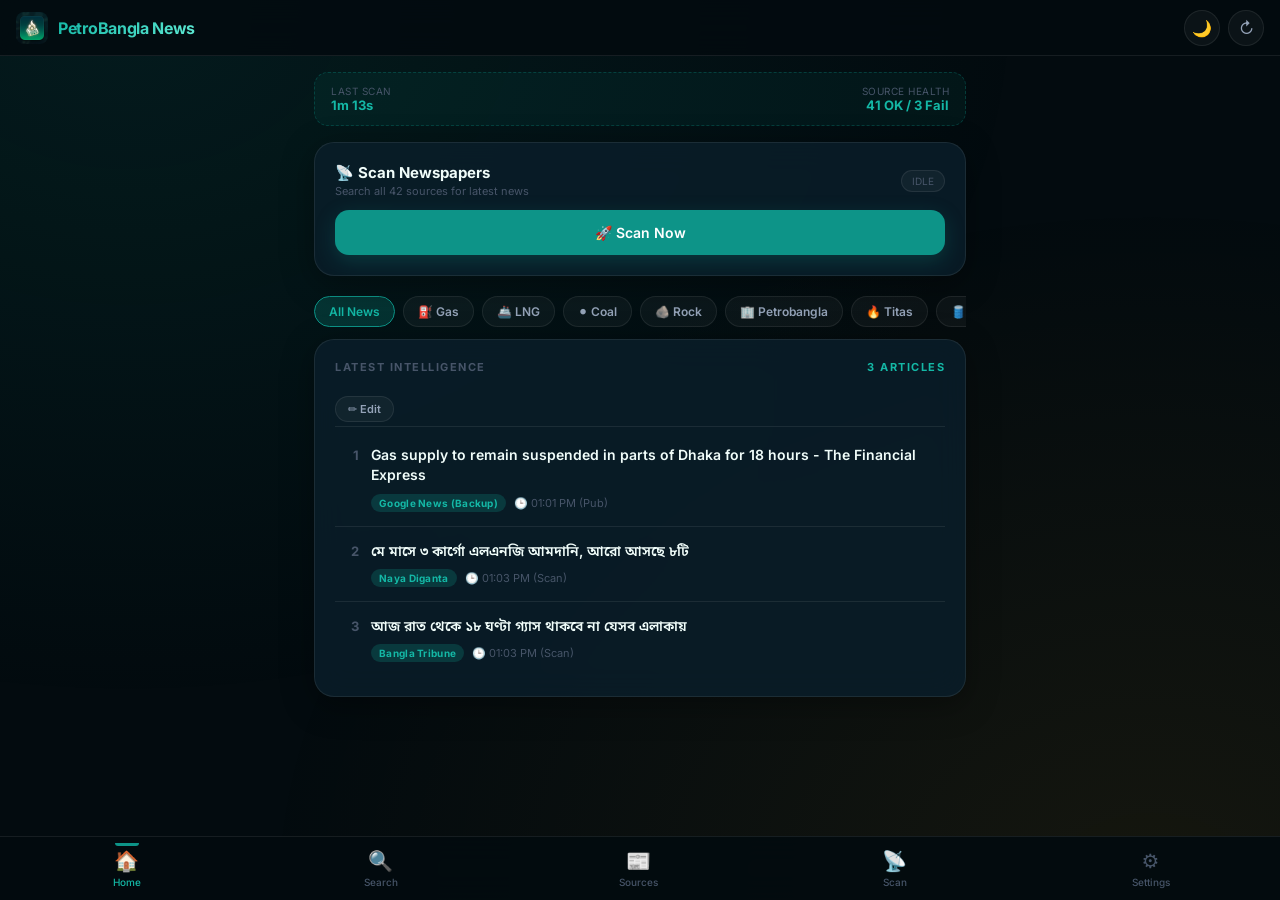
==== commit 47de18f7: "Add in-app install button for PWA" ====
--- a/docs/index.html
+++ b/docs/index.html
@@ -39,6 +39,18 @@
 
       <!-- === HOME TAB === -->
       <div id="viewHome" class="tab-view active">
+        <!-- Install Banner -->
+        <div id="installBanner" class="card" style="display:none;background:linear-gradient(135deg,rgba(13,148,136,0.15),rgba(59,130,246,0.1));border-color:rgba(13,148,136,0.3)">
+          <div style="display:flex;align-items:center;gap:12px">
+            <div style="font-size:28px">📲</div>
+            <div style="flex:1">
+              <div style="font-size:14px;font-weight:700">Install PB News App</div>
+              <div style="font-size:11px;color:var(--ink-muted);margin-top:2px">Add to home screen for quick access</div>
+            </div>
+            <button id="installBtn" onclick="App.installApp()" style="padding:8px 16px;border-radius:20px;background:var(--primary);color:white;font-size:12px;font-weight:700;border:none;cursor:pointer">Install</button>
+          </div>
+        </div>
+
         <!-- Scan Status -->
         <div id="scanStatus" class="scan-status" style="display:none">
           <div>
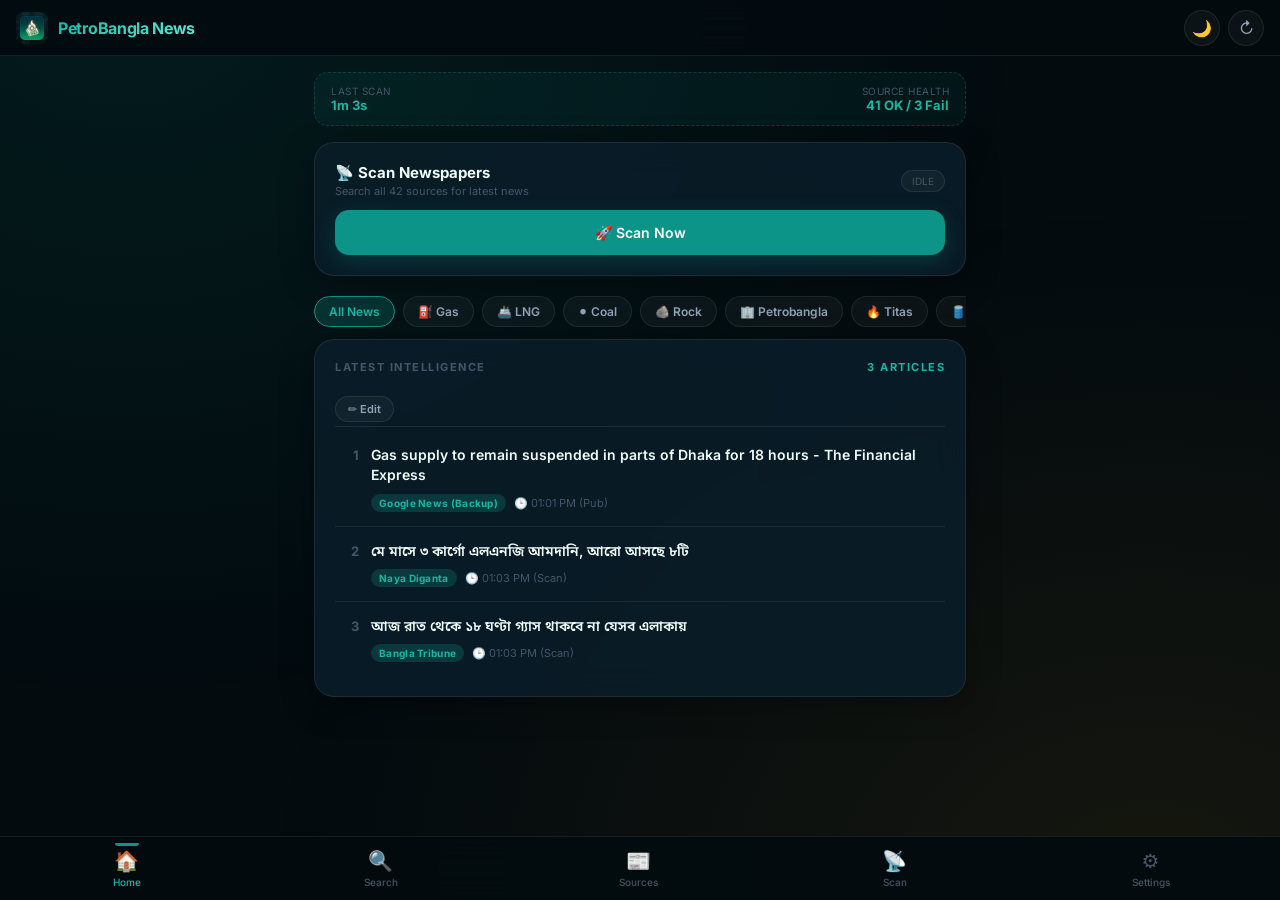
==== commit eb6389b4: "Add Deep Scan: scrape 44 newspapers for any keyword" ====
--- a/docs/index.html
+++ b/docs/index.html
@@ -121,7 +121,19 @@
       <div id="viewSearch" class="tab-view">
         <div class="search-bar">
           <span class="search-icon">🔍</span>
-          <input type="text" id="searchInput" placeholder="Search gas, LNG, coal, Petrobangla..." oninput="Search.onInput(this.value)"/>
+          <input type="text" id="searchInput" placeholder="Search any topic..." oninput="Search.onInput(this.value)" onkeydown="if(event.key==='Enter')Search.webSearch()"/>
+        </div>
+
+        <!-- Search Mode Toggle -->
+        <div style="display:flex;gap:6px;margin:8px 0 12px">
+          <button class="chip" id="modeLocal" onclick="Search.setMode('local')">📋 My News</button>
+          <button class="chip active" id="modeWeb" onclick="Search.setMode('web')">🌐 Quick</button>
+          <button class="chip" id="modeDeep" onclick="Search.setMode('deep')">🔍 Deep Scan</button>
+        </div>
+
+        <!-- Web Search Hint -->
+        <div id="webSearchHint" style="padding:8px 12px;background:rgba(13,148,136,0.08);border:1px solid rgba(13,148,136,0.2);border-radius:12px;margin-bottom:12px;font-size:11px;color:var(--ink-muted)">
+          ✨ Search ANY topic — sports, politics, culture, international — across 40+ Bangladeshi newspapers. Press <b>Enter</b> or tap <b>Search Web</b>.
         </div>
 
         <!-- Recent Searches -->
@@ -132,6 +144,13 @@
 
         <!-- Search Results -->
         <div id="searchResults"></div>
+
+        <!-- Web Search Button (shown in web mode) -->
+        <div id="webSearchBtn" style="margin-top:12px">
+          <button class="btn btn-primary" onclick="Search.webSearch()" style="width:100%;padding:14px;font-size:14px;font-weight:700;border-radius:12px;background:linear-gradient(135deg,var(--primary),#3b82f6);border:none;color:white;cursor:pointer">
+            🌐 Search Web
+          </button>
+        </div>
       </div>
 
       <!-- === SOURCES TAB === -->
